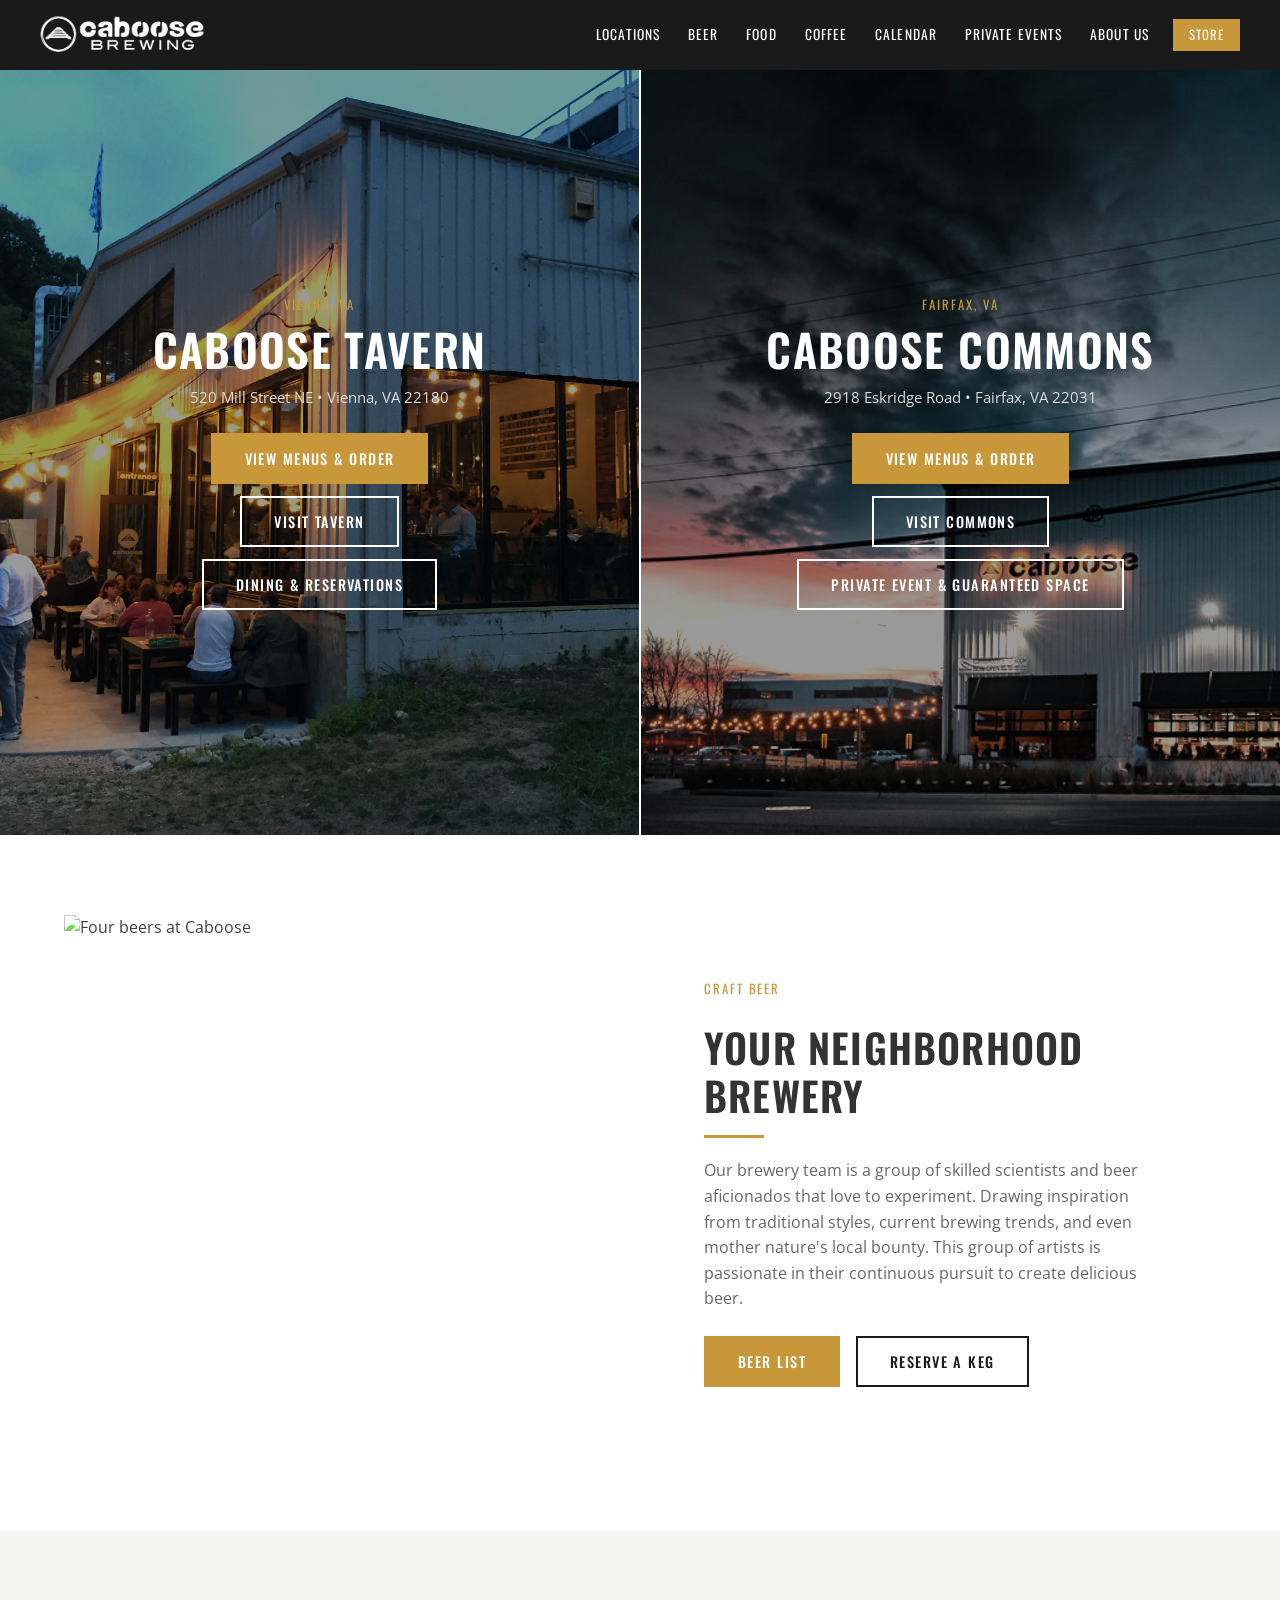
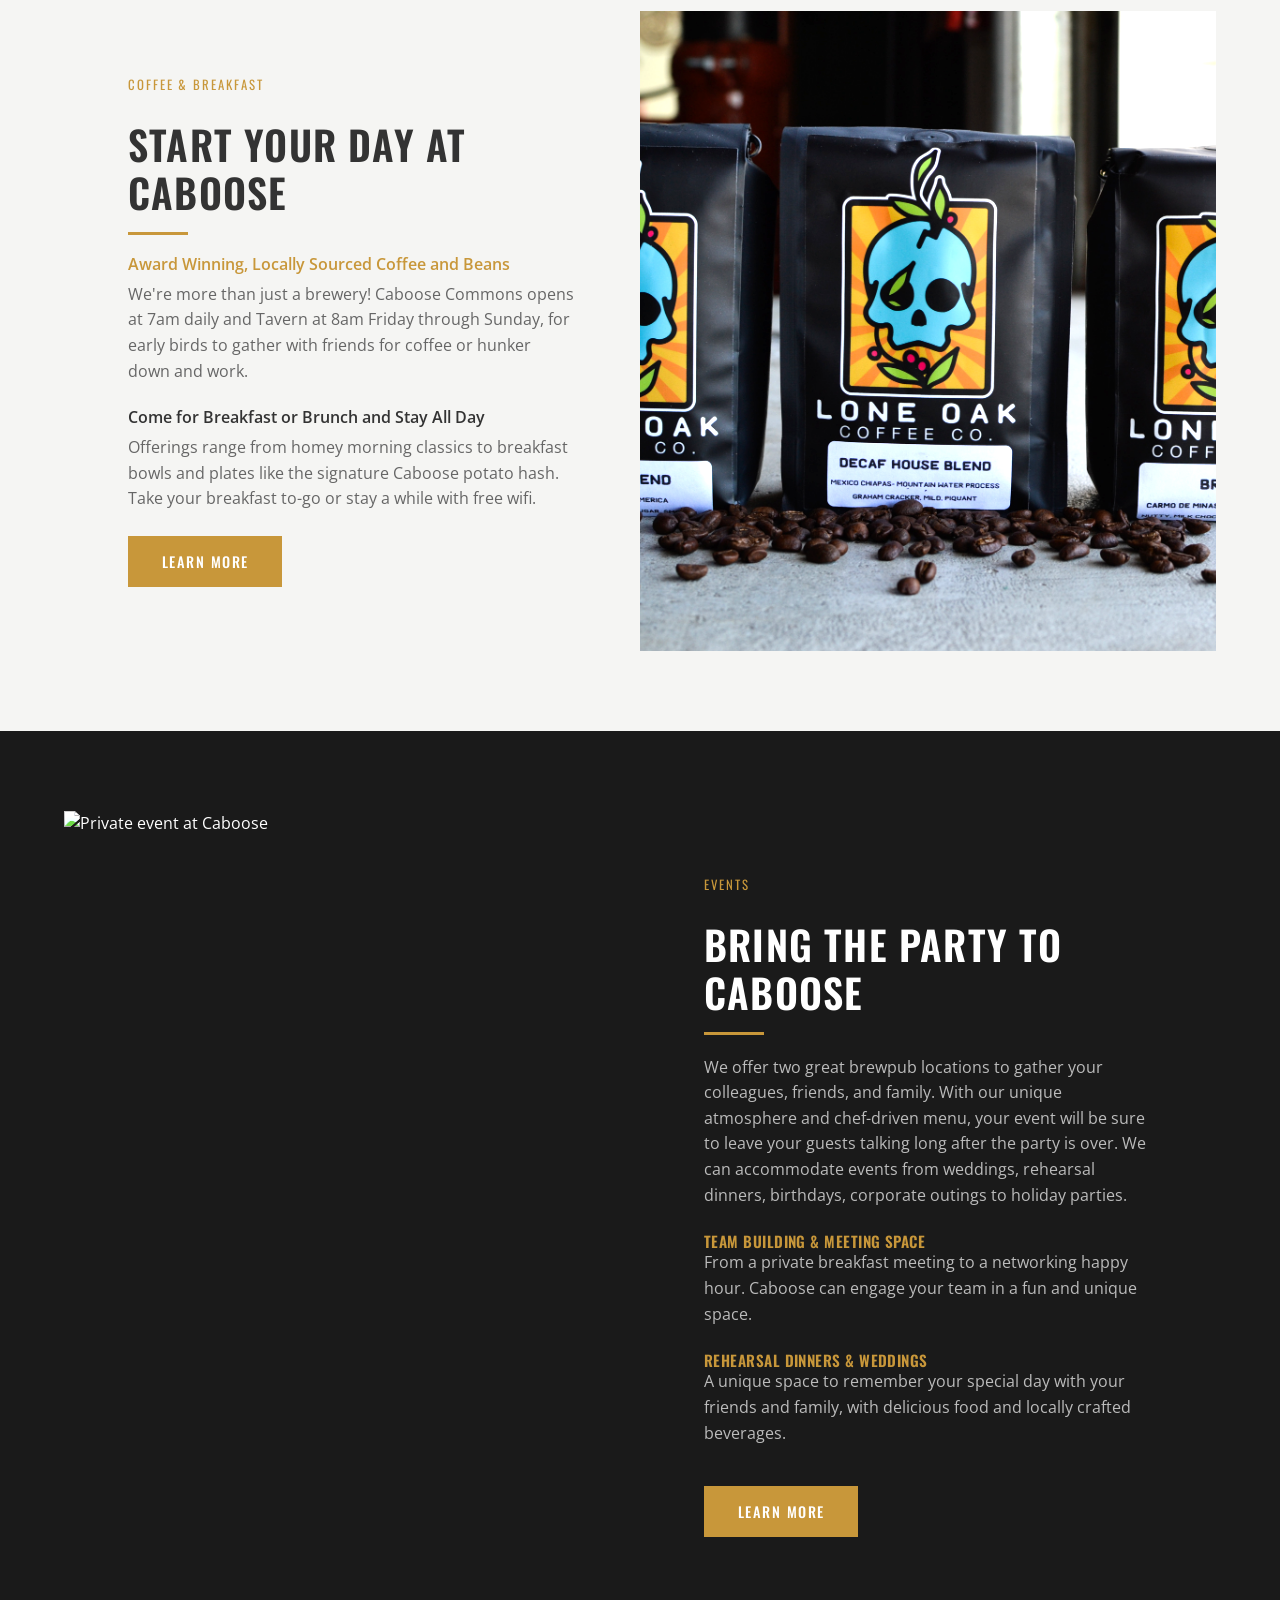
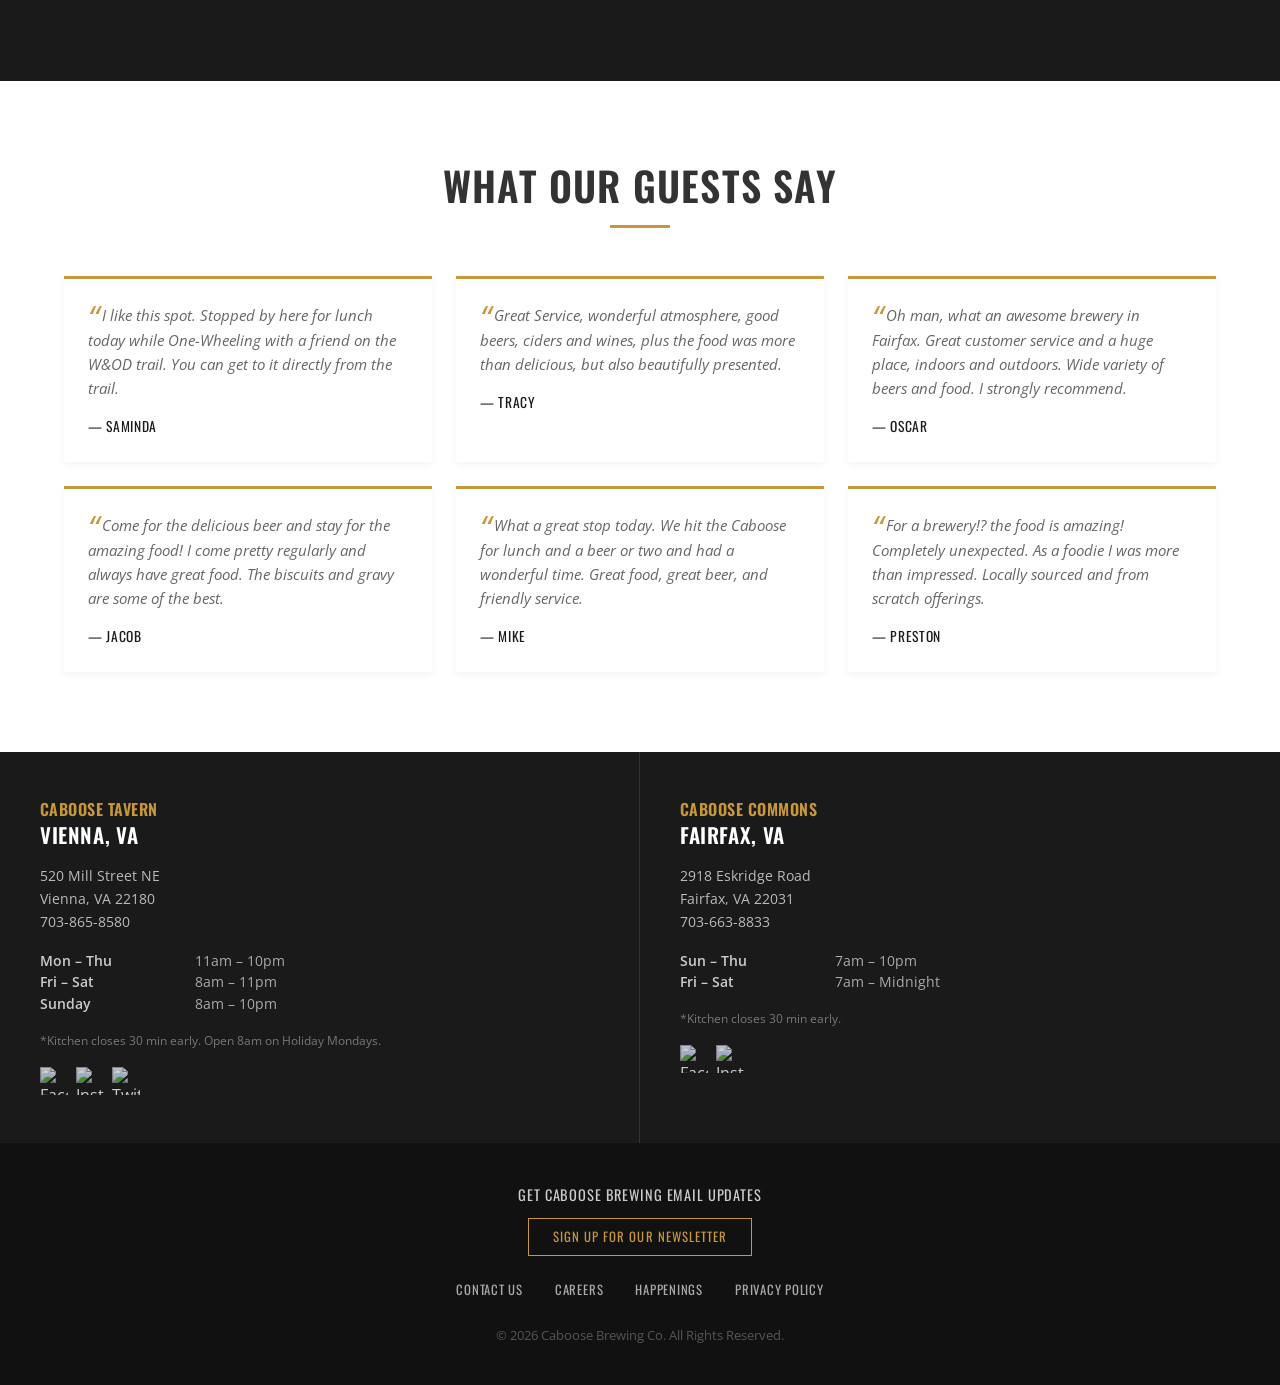
==== index.html @ a9c7a971 "chore: update site content and metadata" ====
<!DOCTYPE html>
<html lang="en">
<head>
  <meta charset="UTF-8">
  <meta name="viewport" content="width=device-width, initial-scale=1.0">
  <title>Caboose Brewing Co. | Vienna & Fairfax, VA</title>
  <meta name="description" content="Caboose Brewing Co. — Award-winning microbrewery, restaurant, and coffeehouse in Vienna and Fairfax, VA.">
  <link rel="canonical" href="https://caboosebrewing.com/">
  <meta property="og:site_name" content="Caboose Brewing Co.">
  <meta property="og:type" content="website">
  <meta property="og:title" content="Caboose Brewing Co. | Vienna & Fairfax, VA">
  <meta property="og:description" content="Caboose Brewing Co. — Award-winning microbrewery, restaurant, and coffeehouse in Vienna and Fairfax, VA.">
  <meta property="og:url" content="https://caboosebrewing.com/">
  <meta property="og:image" content="https://caboosebrewing.com/img/Four-beers.jpg">
  <meta name="twitter:card" content="summary_large_image">
  <meta name="twitter:title" content="Caboose Brewing Co. | Vienna & Fairfax, VA">
  <meta name="twitter:description" content="Caboose Brewing Co. — Award-winning microbrewery, restaurant, and coffeehouse in Vienna and Fairfax, VA.">
  <meta name="twitter:image" content="https://caboosebrewing.com/img/Four-beers.jpg">
  <script type="application/ld+json">
    {
      "@context": "https://schema.org",
      "@graph": [
        {
          "@type": "Organization",
          "@id": "https://caboosebrewing.com/#organization",
          "name": "Caboose Brewing Co.",
          "url": "https://caboosebrewing.com/",
          "logo": "https://caboosebrewing.com/img/Black-Horizontal-Caboose-Website-Logo-transparentpdf.png"
        },
        {
          "@type": "WebSite",
          "@id": "https://caboosebrewing.com/#website",
          "url": "https://caboosebrewing.com/",
          "name": "Caboose Brewing Co."
        },
        {
          "@type": "WebPage",
          "@id": "https://caboosebrewing.com/#webpage",
          "url": "https://caboosebrewing.com/",
          "name": "Caboose Brewing Co. | Vienna & Fairfax, VA",
          "description": "Caboose Brewing Co. — Award-winning microbrewery, restaurant, and coffeehouse in Vienna and Fairfax, VA.",
          "about": {
            "@id": "https://caboosebrewing.com/#organization"
          }
        }
      ]
    }
  </script>
  <link rel="preconnect" href="https://fonts.googleapis.com">
  <link href="https://fonts.googleapis.com/css2?family=Oswald:wght@400;500;600&family=Open+Sans:ital,wght@0,400;0,600;1,400&display=swap" rel="stylesheet">
  <link rel="stylesheet" href="css/styles.css">
  <script>
    !function(t,o,c,k){if(!t.tock){var e=t.tock=function(){e.callMethod?
    e.callMethod.apply(e,arguments):e.queue.push(arguments)};t._tock||(t._tock=e),
    e.push=e,e.loaded=!0,e.version='1.0',e.queue=[];var f=o.createElement(c);f.async=!0,
    f.src=k;var g=o.getElementsByTagName(c)[0];g.parentNode.insertBefore(f,g)}}(
    window,document,'script','https://www.exploretock.com/tock.js');
    tock('init', 'caboosetavern');
  </script>
  <script src="https://www.googletagmanager.com/gtag/js?id=G-430TXD9LE1" data-cfasync="false" data-wpfc-render="false" async></script>
  <style>
    .home-intro {
      background: var(--black);
      color: var(--white);
      text-align: center;
      padding: 3rem 1.5rem;
    }
    .home-intro p {
      max-width: 650px;
      margin: 0.75rem auto 0;
      color: #bbb;
    }
  </style>
</head>
<body>

<nav class="nav">
  <div class="nav__inner">
    <a class="nav__logo" href="index.html">
      <img src="img/Black Horizontal Caboose Logo  (3)-Picsart-BackgroundRemover.png" alt="Caboose Brewing Co.">
    </a>
    <ul class="nav__links">
      <li class="nav__item">
        <a class="nav__link" href="#">Locations</a>
        <ul class="nav__dropdown">
          <li><a href="vienna.html">Caboose Tavern – Vienna</a></li>
          <li><a href="fairfax.html">Caboose Commons – Fairfax</a></li>
        </ul>
      </li>
      <li class="nav__item"><a class="nav__link" href="brewery.html">Beer</a></li>
      <li class="nav__item"><a class="nav__link" href="food.html">Food</a></li>
      <li class="nav__item"><a class="nav__link" href="coffee.html">Coffee</a></li>
      <li class="nav__item"><a class="nav__link" href="happenings.html">Calendar</a></li>
      <li class="nav__item"><a class="nav__link" href="private-events.html">Private Events</a></li>
      <li class="nav__item">
        <a class="nav__link" href="about.html">About Us</a>
        <ul class="nav__dropdown">
          <li><a href="about.html">About Us</a></li>
          <li><a href="awards.html">Awards</a></li>
        </ul>
      </li>
      <li class="nav__item"><a class="nav__store" href="https://gotab.io/ec/caboosetavern" target="_blank" rel="noopener">Store</a></li>
    </ul>
    <button class="nav__toggle" aria-label="Toggle menu">
      <span></span><span></span><span></span>
    </button>
  </div>
</nav>

<!-- HERO -->
<div class="hero__grid">
  <div class="hero__panel">
    <div class="hero__panel-bg" style="background-image: url('img/Tavern.jpeg');"></div>
    <div class="hero__panel-overlay"></div>
    <div class="hero__panel-content">
      <p style="font-family:'Oswald',sans-serif;letter-spacing:0.15em;text-transform:uppercase;font-size:0.8rem;color:var(--gold);margin-bottom:0.5rem;">Vienna, VA</p>
      <h2>Caboose Tavern</h2>
      <p>520 Mill Street NE &bull; Vienna, VA 22180</p>
      <div class="hero__panel-btns">
        <a class="btn btn--gold" href="https://gotab.io/loc/caboosetavern?zone_group=Takeout" target="_blank" rel="noopener">View Menus &amp; Order</a>
        <a class="btn btn--outline" href="vienna.html">Visit Tavern</a>
        <a class="btn btn--outline" href="https://www.exploretock.com/caboosetavern" target="_blank" rel="noopener">Dining &amp; Reservations</a>
      </div>
    </div>
  </div>
  <div class="hero__panel">
    <div class="hero__panel-bg" style="background-image: url('img/CommonsSunset.png');"></div>
    <div class="hero__panel-overlay"></div>
    <div class="hero__panel-content">
      <p style="font-family:'Oswald',sans-serif;letter-spacing:0.15em;text-transform:uppercase;font-size:0.8rem;color:var(--gold);margin-bottom:0.5rem;">Fairfax, VA</p>
      <h2>Caboose Commons</h2>
      <p>2918 Eskridge Road &bull; Fairfax, VA 22031</p>
      <div class="hero__panel-btns">
        <a class="btn btn--gold" href="https://gotab.io/loc/caboose-commons?zone_group=Takeout" target="_blank" rel="noopener">View Menus &amp; Order</a>
        <a class="btn btn--outline" href="fairfax.html">Visit Commons</a>
        <a class="btn btn--outline" href="https://caboosebrewingcompany.tripleseat.com/party_request/12188" target="_blank" rel="noopener">Private Event &amp; Guaranteed Space</a>
      </div>
    </div>
  </div>
</div>

<!-- BREWERY SECTION -->
<section class="section">
  <div class="container">
    <div class="split">
      <div class="split__image">
        <img src="https://caboosebrewing.com/img/Four-beers.jpg" alt="Four beers at Caboose">
      </div>
      <div class="split__text">
        <p style="font-family:'Oswald',sans-serif;letter-spacing:0.15em;text-transform:uppercase;font-size:0.8rem;color:var(--gold);">Craft Beer</p>
        <h2>Your Neighborhood Brewery</h2>
        <div class="gold-line" style="margin:0.75rem 0 1.25rem;"></div>
        <p>Our brewery team is a group of skilled scientists and beer aficionados that love to experiment. Drawing inspiration from traditional styles, current brewing trends, and even mother nature's local bounty. This group of artists is passionate in their continuous pursuit to create delicious beer.</p>
        <div style="display:flex;gap:1rem;flex-wrap:wrap;margin-top:1.5rem;">
          <a class="btn btn--gold" href="brewery.html">Beer List</a>
          <a class="btn btn--outline-dark" href="https://gotab.io/loc/caboosetavern/menu/caboose-kegs" target="_blank" rel="noopener">Reserve a Keg</a>
        </div>
      </div>
    </div>
  </div>
</section>

<!-- COFFEE SECTION -->
<section class="section section--gray">
  <div class="container">
    <div class="split split--reverse">
      <div class="split__image">
        <img src="img/CoffeeLoneOak.jpg" alt="Award-winning coffee at Caboose">
      </div>
      <div class="split__text">
        <p style="font-family:'Oswald',sans-serif;letter-spacing:0.15em;text-transform:uppercase;font-size:0.8rem;color:var(--gold);">Coffee &amp; Breakfast</p>
        <h2>Start Your Day at Caboose</h2>
        <div class="gold-line" style="margin:0.75rem 0 1.25rem;"></div>
        <h3 style="text-transform:none;font-family:'Open Sans',sans-serif;font-weight:600;letter-spacing:0;font-size:1rem;color:var(--gold);">Award Winning, Locally Sourced Coffee and Beans</h3>
        <p style="margin-top:0.5rem;">We're more than just a brewery! Caboose Commons opens at 7am daily and Tavern at 8am Friday through Sunday, for early birds to gather with friends for coffee or hunker down and work.</p>
        <h3 style="text-transform:none;font-family:'Open Sans',sans-serif;font-weight:600;letter-spacing:0;font-size:1rem;margin-top:1.25rem;">Come for Breakfast or Brunch and Stay All Day</h3>
        <p style="margin-top:0.5rem;">Offerings range from homey morning classics to breakfast bowls and plates like the signature Caboose potato hash. Take your breakfast to-go or stay a while with free wifi.</p>
        <div style="display:flex;gap:1rem;flex-wrap:wrap;margin-top:1.5rem;">
          <a class="btn btn--gold" href="coffee.html">Learn More</a>
        </div>
      </div>
    </div>
  </div>
</section>

<!-- PRIVATE EVENTS SECTION -->
<section class="section section--dark">
  <div class="container">
    <div class="split">
      <div class="split__image">
        <img src="https://caboosebrewing.com/img/STK_7472.jpg" alt="Private event at Caboose">
      </div>
      <div class="split__text" style="color:var(--white);">
        <p style="font-family:'Oswald',sans-serif;letter-spacing:0.15em;text-transform:uppercase;font-size:0.8rem;color:var(--gold);">Events</p>
        <h2>Bring the Party to Caboose</h2>
        <div class="gold-line" style="margin:0.75rem 0 1.25rem;"></div>
        <p style="color:#bbb;">We offer two great brewpub locations to gather your colleagues, friends, and family. With our unique atmosphere and chef-driven menu, your event will be sure to leave your guests talking long after the party is over. We can accommodate events from weddings, rehearsal dinners, birthdays, corporate outings to holiday parties.</p>
        <h4 style="color:var(--gold);margin-top:1.25rem;font-size:0.95rem;">Team Building &amp; Meeting Space</h4>
        <p style="color:#bbb;">From a private breakfast meeting to a networking happy hour. Caboose can engage your team in a fun and unique space.</p>
        <h4 style="color:var(--gold);font-size:0.95rem;">Rehearsal Dinners &amp; Weddings</h4>
        <p style="color:#bbb;">A unique space to remember your special day with your friends and family, with delicious food and locally crafted beverages.</p>
        <a class="btn btn--gold" href="private-events.html" style="margin-top:1rem;">Learn More</a>
      </div>
    </div>
  </div>
</section>

<!-- TESTIMONIALS -->
<section class="section">
  <div class="container">
    <div class="section-header">
      <h2>What Our Guests Say</h2>
      <div class="gold-line"></div>
    </div>
    <div class="testimonials-grid">
      <div class="testimonial">
        <p class="testimonial__text">I like this spot. Stopped by here for lunch today while One-Wheeling with a friend on the W&amp;OD trail. You can get to it directly from the trail.</p>
        <p class="testimonial__author">— Saminda</p>
      </div>
      <div class="testimonial">
        <p class="testimonial__text">Great Service, wonderful atmosphere, good beers, ciders and wines, plus the food was more than delicious, but also beautifully presented.</p>
        <p class="testimonial__author">— Tracy</p>
      </div>
      <div class="testimonial">
        <p class="testimonial__text">Oh man, what an awesome brewery in Fairfax. Great customer service and a huge place, indoors and outdoors. Wide variety of beers and food. I strongly recommend.</p>
        <p class="testimonial__author">— Oscar</p>
      </div>
      <div class="testimonial">
        <p class="testimonial__text">Come for the delicious beer and stay for the amazing food! I come pretty regularly and always have great food. The biscuits and gravy are some of the best.</p>
        <p class="testimonial__author">— Jacob</p>
      </div>
      <div class="testimonial">
        <p class="testimonial__text">What a great stop today. We hit the Caboose for lunch and a beer or two and had a wonderful time. Great food, great beer, and friendly service.</p>
        <p class="testimonial__author">— Mike</p>
      </div>
      <div class="testimonial">
        <p class="testimonial__text">For a brewery!? the food is amazing! Completely unexpected. As a foodie I was more than impressed. Locally sourced and from scratch offerings.</p>
        <p class="testimonial__author">— Preston</p>
      </div>
    </div>
  </div>
</section>

<!-- LOCATION FOOTER BLOCKS -->
<div class="locations-footer">
  <div class="location-block">
    <h3>Caboose Tavern</h3>
    <h4>Vienna, VA</h4>
    <address>520 Mill Street NE<br>Vienna, VA 22180<br>703-865-8580</address>
    <dl class="hours">
      <dt>Mon – Thu</dt><dd>11am – 10pm</dd>
      <dt>Fri – Sat</dt><dd>8am – 11pm</dd>
      <dt>Sunday</dt><dd>8am – 10pm</dd>
    </dl>
    <p style="font-size:0.78rem;color:#777;margin-top:0.25rem;">*Kitchen closes 30 min early. Open 8am on Holiday Mondays.</p>
    <div class="social">
      <a href="https://www.facebook.com/caboosetavern" target="_blank" rel="noopener"><img src="https://caboosebrewing.com/img/logo-icon1.png" alt="Facebook"></a>
      <a href="https://www.instagram.com/caboosetavern/" target="_blank" rel="noopener"><img src="https://caboosebrewing.com/img/logo-icon2.png" alt="Instagram"></a>
      <a href="https://twitter.com/CabooseBrewing" target="_blank" rel="noopener"><img src="https://caboosebrewing.com/img/logo-icon3-1.png" alt="Twitter"></a>
    </div>
  </div>
  <div class="location-block">
    <h3>Caboose Commons</h3>
    <h4>Fairfax, VA</h4>
    <address>2918 Eskridge Road<br>Fairfax, VA 22031<br>703-663-8833</address>
    <dl class="hours">
      <dt>Sun – Thu</dt><dd>7am – 10pm</dd>
      <dt>Fri – Sat</dt><dd>7am – Midnight</dd>
    </dl>
    <p style="font-size:0.78rem;color:#777;margin-top:0.25rem;">*Kitchen closes 30 min early.</p>
    <div class="social">
      <a href="https://www.facebook.com/caboosecommons" target="_blank" rel="noopener"><img src="https://caboosebrewing.com/img/logo-icon1.png" alt="Facebook"></a>
      <a href="https://www.instagram.com/caboosecommons/" target="_blank" rel="noopener"><img src="https://caboosebrewing.com/img/logo-icon2.png" alt="Instagram"></a>
    </div>
  </div>
</div>

<footer class="footer">
  <div class="footer__newsletter">
    <p>Get Caboose Brewing Email Updates</p>
    <a href="https://forms.fishbowl.com/form/23703e98-323b-41bd-b9a0-d86bc130c58d" target="_blank" rel="noopener">Sign Up for Our Newsletter</a>
  </div>
  <nav class="footer__links">
    <a href="mailto:info@caboosebrewing.com">Contact Us</a>
    <a href="https://www.indeed.com/cmp/Caboose-Brewing-Company-2/jobs" target="_blank" rel="noopener">Careers</a>
    <a href="happenings.html">Happenings</a>
    <a href="privacy-policy.html">Privacy Policy</a>
  </nav>
  <p class="footer__copy">&copy; 2026 Caboose Brewing Co. All Rights Reserved.</p>
</footer>

<script src="js/main.js"></script>

<!-- Newsletter Popup -->
<div id="newsletter-popup" class="popup-overlay" role="dialog" aria-modal="true" aria-labelledby="popup-heading">
  <div class="popup">
    <button class="popup__close" id="popup-close" aria-label="Close">&times;</button>
    <p style="font-family:'Oswald',sans-serif;letter-spacing:0.15em;text-transform:uppercase;font-size:0.75rem;color:var(--gold);margin-bottom:0.5rem;">Stay in the Loop</p>
    <h2 id="popup-heading">Get the Latest from Caboose</h2>
    <div class="gold-line" style="margin:0.75rem auto 1.25rem;"></div>
    <p>New beers, seasonal specials, events, and more — delivered straight to your inbox.</p>
    <a class="btn btn--gold" href="https://forms.fishbowl.com/form/23703e98-323b-41bd-b9a0-d86bc130c58d" target="_blank" rel="noopener" id="popup-signup">Sign Up for Our Newsletter</a>
    <button class="popup__no-thanks" id="popup-dismiss">No thanks</button>
  </div>
</div>

<script>
  (function () {
    var key = 'caboose_visits';
    var visits = parseInt(localStorage.getItem(key) || '0') + 1;
    localStorage.setItem(key, visits);

    var popup = document.getElementById('newsletter-popup');
    var close = document.getElementById('popup-close');
    var dismiss = document.getElementById('popup-dismiss');
    var signup = document.getElementById('popup-signup');

    function closePopup() {
      popup.classList.remove('visible');
    }

    if (visits % 5 === 0) {
      popup.classList.add('visible');
    }

    close.addEventListener('click', closePopup);
    dismiss.addEventListener('click', closePopup);
    popup.addEventListener('click', function (e) {
      if (e.target === popup) closePopup();
    });
    signup.addEventListener('click', closePopup);
  })();
</script>
</body>
</html>
---- css/styles.css ----
/* ===== RESET & BASE ===== */
*, *::before, *::after { box-sizing: border-box; margin: 0; padding: 0; }

html { scroll-behavior: smooth; }

body {
  font-family: 'Open Sans', sans-serif;
  color: #333;
  background: #fff;
  line-height: 1.6;
}

img { max-width: 100%; height: auto; display: block; }
a { text-decoration: none; color: inherit; }
ul { list-style: none; }

/* ===== CUSTOM PROPERTIES ===== */
:root {
  --black: #1a1a1a;
  --gold: #c8973a;
  --gold-dark: #a87a2a;
  --white: #ffffff;
  --gray-light: #f5f5f3;
  --gray-mid: #e0e0e0;
  --gray-text: #666;
  --max-width: 1200px;
}

/* ===== TYPOGRAPHY ===== */
h1, h2, h3, h4 {
  font-family: 'Oswald', sans-serif;
  font-weight: 600;
  line-height: 1.2;
  text-transform: uppercase;
  letter-spacing: 0.03em;
}

h1 { font-size: clamp(2rem, 5vw, 3.5rem); }
h2 { font-size: clamp(1.6rem, 3.5vw, 2.5rem); }
h3 { font-size: clamp(1.2rem, 2.5vw, 1.6rem); }
h4 { font-size: 1.1rem; }

p { margin-bottom: 1rem; }
p:last-child { margin-bottom: 0; }

/* ===== LAYOUT HELPERS ===== */
.container {
  max-width: var(--max-width);
  margin: 0 auto;
  padding: 0 1.5rem;
}

.section { padding: 5rem 0; }
.section--dark { background: var(--black); color: var(--white); }
.section--gray { background: var(--gray-light); }

.section-header {
  text-align: center;
  margin-bottom: 3rem;
}

.section-header p {
  max-width: 700px;
  margin: 1rem auto 0;
  color: var(--gray-text);
  font-size: 1.05rem;
}

.section--dark .section-header p { color: #bbb; }

.gold-line {
  width: 60px;
  height: 3px;
  background: var(--gold);
  margin: 1rem auto 0;
}

/* ===== BUTTONS ===== */
.btn {
  display: inline-block;
  padding: 0.75rem 2rem;
  font-family: 'Oswald', sans-serif;
  font-size: 0.9rem;
  font-weight: 500;
  letter-spacing: 0.1em;
  text-transform: uppercase;
  border: 2px solid transparent;
  cursor: pointer;
  transition: all 0.2s ease;
}

.btn--gold {
  background: var(--gold);
  color: var(--white);
  border-color: var(--gold);
}
.btn--gold:hover { background: var(--gold-dark); border-color: var(--gold-dark); }

.btn--outline {
  background: transparent;
  color: var(--white);
  border-color: var(--white);
}
.btn--outline:hover { background: var(--white); color: var(--black); }

.btn--outline-dark {
  background: transparent;
  color: var(--black);
  border-color: var(--black);
}
.btn--outline-dark:hover { background: var(--black); color: var(--white); }

/* ===== NAVIGATION ===== */
.nav {
  position: sticky;
  top: 0;
  z-index: 1000;
  background: var(--black);
  padding: 0 1.5rem;
}

.nav__inner {
  max-width: var(--max-width);
  margin: 0 auto;
  display: flex;
  align-items: center;
  justify-content: space-between;
  height: 70px;
}

.nav__logo img { height: 55px; filter: brightness(0) invert(1); }

.nav__links {
  display: flex;
  align-items: center;
  gap: 0.25rem;
}

.nav__item { position: relative; }

.nav__link {
  display: block;
  padding: 0.5rem 0.75rem;
  color: var(--white);
  font-family: 'Oswald', sans-serif;
  font-size: 0.85rem;
  font-weight: 400;
  letter-spacing: 0.08em;
  text-transform: uppercase;
  transition: color 0.2s;
  white-space: nowrap;
}
.nav__link:hover, .nav__link.active { color: var(--gold); }

.nav__dropdown {
  display: none;
  position: absolute;
  top: 100%;
  left: 0;
  background: var(--black);
  min-width: 220px;
  border-top: 2px solid var(--gold);
  box-shadow: 0 4px 12px rgba(0,0,0,0.3);
}

.nav__item:hover .nav__dropdown { display: block; }

.nav__dropdown a {
  display: block;
  padding: 0.6rem 1rem;
  color: #ccc;
  font-family: 'Oswald', sans-serif;
  font-size: 0.8rem;
  letter-spacing: 0.06em;
  text-transform: uppercase;
  transition: color 0.2s, background 0.2s;
}
.nav__dropdown a:hover { color: var(--white); background: rgba(255,255,255,0.05); }

.nav__store {
  margin-left: 0.5rem;
  padding: 0.4rem 1rem;
  background: var(--gold);
  color: var(--white);
  font-family: 'Oswald', sans-serif;
  font-size: 0.8rem;
  letter-spacing: 0.08em;
  text-transform: uppercase;
  transition: background 0.2s;
}
.nav__store:hover { background: var(--gold-dark); color: var(--white); }

.nav__toggle {
  display: none;
  flex-direction: column;
  gap: 5px;
  cursor: pointer;
  padding: 4px;
}
.nav__toggle span {
  display: block;
  width: 24px;
  height: 2px;
  background: var(--white);
  transition: all 0.3s;
}

/* ===== HERO ===== */
.hero {
  position: relative;
  min-height: 85vh;
  display: flex;
  align-items: center;
  background: var(--black);
  overflow: hidden;
}

.hero__bg {
  position: absolute;
  inset: 0;
  background-size: cover;
  background-position: center;
  opacity: 0.45;
}

.hero__content {
  position: relative;
  z-index: 1;
  width: 100%;
}

.hero__grid {
  display: grid;
  grid-template-columns: 1fr 1fr;
  gap: 2px;
  min-height: 85vh;
}

.hero__panel {
  position: relative;
  display: flex;
  flex-direction: column;
  align-items: center;
  justify-content: center;
  padding: 3rem 2rem;
  text-align: center;
  overflow: hidden;
  min-height: 400px;
}

.hero__panel-bg {
  position: absolute;
  inset: 0;
  background-size: cover;
  background-position: center;
  transition: transform 0.4s ease;
  filter: brightness(1.25);
}
.hero__panel:hover .hero__panel-bg { transform: scale(1.04); }

.hero__panel-overlay {
  position: absolute;
  inset: 0;
  background: rgba(0,0,0,0.40);
  transition: background 0.3s;
}
.hero__panel:hover .hero__panel-overlay { background: rgba(0,0,0,0.30); }

.hero__panel-content {
  position: relative;
  z-index: 1;
  color: var(--white);
}

.hero__panel-content h2 {
  font-size: clamp(1.8rem, 4vw, 2.8rem);
  margin-bottom: 0.5rem;
}

.hero__panel-content p {
  font-size: 0.95rem;
  color: #ddd;
  margin-bottom: 1.5rem;
}

.hero__panel-btns {
  display: flex;
  flex-direction: column;
  gap: 0.75rem;
  align-items: center;
}

/* ===== PAGE HERO (inner pages) ===== */
.page-hero {
  background: var(--black);
  padding: 5rem 1.5rem 4rem;
  text-align: center;
  color: var(--white);
  position: relative;
  overflow: hidden;
}

.page-hero__bg {
  position: absolute;
  inset: 0;
  background-size: cover;
  background-position: center;
  opacity: 0.3;
  filter: brightness(1.25);
}

.page-hero__image {
  position: absolute;
  inset: 0;
  width: 100%;
  height: 100%;
  object-fit: cover;
  object-position: center 80%;
  opacity: 0.3;
  filter: brightness(1.25);
}

/* Page-specific hero tweak for the Commons (Fairfax) to match VS Code preview */
.page-hero--commons {
  min-height: 420px;
  padding: 3rem 1.5rem 2rem;
}

.page-hero--commons .page-hero__image {
  /* Shift image so the building/logo sits closer to the centered heading */
  object-position: 60% 60%;
}

@media (min-width: 1024px) {
  /* Desktop-only: bring the building/logo further toward center */
  .page-hero--commons .page-hero__image {
    object-position: 60% 75%;
  }
}
.page-hero__content { position: relative; z-index: 1; }
.page-hero h1 { margin-bottom: 0.5rem; }
.page-hero p { color: #bbb; font-size: 1.05rem; }
.page-hero .gold-line { margin-top: 1rem; }

/* ===== TWO COLUMN SPLIT ===== */
.split {
  display: grid;
  grid-template-columns: 1fr 1fr;
  align-items: center;
}

.split__image { overflow: hidden; height: 100%; min-height: 400px; }
.split__image img { width: 100%; height: 100%; object-fit: cover; filter: brightness(1.25); }
.split__text { padding: 4rem; }
.split__text h2 { margin-bottom: 1rem; }
.split__text p { color: var(--gray-text); margin-bottom: 1.5rem; }
.split--reverse .split__image { order: 2; }
.split--reverse .split__text { order: 1; }

/* ===== CARDS ===== */
.cards {
  display: grid;
  gap: 1.5rem;
}
.cards--2 { grid-template-columns: repeat(2, 1fr); }
.cards--3 { grid-template-columns: repeat(3, 1fr); }
.cards--4 { grid-template-columns: repeat(4, 1fr); }

.card {
  background: var(--white);
  border: 1px solid var(--gray-mid);
  padding: 1.5rem;
  border-radius: 2px;
}

.card--dark {
  background: #2a2a2a;
  border-color: #3a3a3a;
  color: var(--white);
}

/* ===== BEER MENU ===== */
.beer-section { margin-bottom: 3rem; }
.beer-section__title {
  font-family: 'Oswald', sans-serif;
  font-size: 1.4rem;
  text-transform: uppercase;
  letter-spacing: 0.1em;
  border-bottom: 2px solid var(--gold);
  padding-bottom: 0.5rem;
  margin-bottom: 1.5rem;
  color: var(--black);
}

.beer-grid {
  display: grid;
  grid-template-columns: repeat(auto-fill, minmax(280px, 1fr));
  gap: 1.25rem;
}

.beer-card {
  background: var(--white);
  border: 1px solid var(--gray-mid);
  padding: 1.25rem;
  border-left: 3px solid var(--gold);
}

.beer-card__name {
  font-family: 'Oswald', sans-serif;
  font-size: 1.1rem;
  text-transform: uppercase;
  margin-bottom: 0.25rem;
}

.beer-card__style {
  font-size: 0.8rem;
  color: var(--gold);
  text-transform: uppercase;
  letter-spacing: 0.05em;
  margin-bottom: 0.5rem;
}

.beer-card__stats {
  display: flex;
  gap: 1rem;
  font-size: 0.8rem;
  font-weight: 600;
  color: var(--gray-text);
  margin-bottom: 0.6rem;
}

.beer-card__notes {
  font-size: 0.88rem;
  color: var(--gray-text);
  font-style: italic;
  line-height: 1.5;
}

/* ===== TESTIMONIALS ===== */
.testimonials-grid {
  display: grid;
  grid-template-columns: repeat(auto-fill, minmax(300px, 1fr));
  gap: 1.5rem;
}

.testimonial {
  background: var(--white);
  padding: 1.5rem;
  border-top: 3px solid var(--gold);
  box-shadow: 0 2px 8px rgba(0,0,0,0.06);
}

.testimonial__text {
  font-style: italic;
  color: var(--gray-text);
  margin-bottom: 1rem;
  font-size: 0.95rem;
}

.testimonial__text::before { content: '\201C'; font-size: 2rem; color: var(--gold); line-height: 0; vertical-align: -0.5rem; margin-right: 0.2rem; }

.testimonial__author {
  font-family: 'Oswald', sans-serif;
  font-size: 0.85rem;
  text-transform: uppercase;
  letter-spacing: 0.05em;
  color: var(--black);
}

/* ===== LOCATION FOOTER BLOCK ===== */
.locations-footer {
  display: grid;
  grid-template-columns: 1fr 1fr;
  gap: 0;
}

.location-block {
  padding: 3rem 2.5rem;
  background: var(--black);
  color: var(--white);
}
.location-block:first-child { border-right: 1px solid #333; }

.location-block h3 {
  color: var(--gold);
  margin-bottom: 0.25rem;
  font-size: 1rem;
}

.location-block h4 {
  font-size: 1.3rem;
  margin-bottom: 1rem;
}

.location-block p, .location-block address {
  font-size: 0.9rem;
  color: #bbb;
  font-style: normal;
  margin-bottom: 0.25rem;
}

.location-block .hours {
  margin: 1rem 0;
  font-size: 0.85rem;
  color: #aaa;
}

.location-block .hours dt {
  font-weight: 600;
  color: #ccc;
  float: left;
  width: 155px;
  clear: left;
}

.location-block .hours dd { margin-left: 155px; color: #aaa; }

.location-block .social { display: flex; gap: 0.5rem; margin-top: 1rem; }
.location-block .social img { height: 28px; width: 28px; filter: brightness(0.8); transition: filter 0.2s; }
.location-block .social a:hover img { filter: brightness(1); }

/* ===== FOOTER ===== */
.footer {
  background: #111;
  color: #aaa;
  padding: 2.5rem 1.5rem;
  text-align: center;
  font-size: 0.85rem;
}

.footer__links {
  display: flex;
  justify-content: center;
  flex-wrap: wrap;
  gap: 0.5rem 2rem;
  margin-bottom: 1.5rem;
}

.footer__links a {
  color: #aaa;
  font-family: 'Oswald', sans-serif;
  font-size: 0.8rem;
  letter-spacing: 0.06em;
  text-transform: uppercase;
  transition: color 0.2s;
}
.footer__links a:hover { color: var(--gold); }

.footer__newsletter {
  margin-bottom: 1.5rem;
}

.footer__newsletter p {
  font-family: 'Oswald', sans-serif;
  font-size: 0.9rem;
  letter-spacing: 0.06em;
  text-transform: uppercase;
  color: #ccc;
  margin-bottom: 0.75rem;
}

.footer__newsletter a {
  display: inline-block;
  padding: 0.5rem 1.5rem;
  border: 1px solid var(--gold);
  color: var(--gold);
  font-family: 'Oswald', sans-serif;
  font-size: 0.8rem;
  letter-spacing: 0.08em;
  text-transform: uppercase;
  transition: all 0.2s;
}
.footer__newsletter a:hover { background: var(--gold); color: var(--white); }

.footer__copy { color: #555; font-size: 0.8rem; }

/* ===== HAPPENINGS ===== */
.happening-item {
  display: flex;
  align-items: flex-start;
  gap: 1.5rem;
  padding: 1.5rem 0;
  border-bottom: 1px solid var(--gray-mid);
}
.happening-item:last-child { border-bottom: none; }

.happening-icon {
  width: 50px;
  height: 50px;
  background: var(--gold);
  border-radius: 50%;
  flex-shrink: 0;
  display: flex;
  align-items: center;
  justify-content: center;
  color: var(--white);
  font-size: 1.25rem;
}

.happening-item h3 { font-size: 1.1rem; margin-bottom: 0.25rem; }
.happening-item p { color: var(--gray-text); font-size: 0.9rem; margin: 0; }

/* ===== AWARDS ===== */
.award-group { margin-bottom: 3rem; }

.award-group h3 {
  font-size: 1.2rem;
  color: var(--gold);
  border-bottom: 1px solid var(--gray-mid);
  padding-bottom: 0.5rem;
  margin-bottom: 1rem;
}

.award-list { display: flex; flex-direction: column; gap: 0.5rem; }

.award-item {
  display: flex;
  align-items: baseline;
  gap: 1rem;
  padding: 0.5rem 0;
  border-bottom: 1px solid var(--gray-light);
}

.award-year {
  font-family: 'Oswald', sans-serif;
  font-size: 0.9rem;
  color: var(--gold);
  min-width: 50px;
  font-weight: 600;
}

.award-name { font-size: 0.95rem; color: var(--black); }

/* ===== PRIVATE EVENTS ===== */
.events-cta {
  background: var(--gold);
  padding: 3rem 2rem;
  text-align: center;
  color: var(--white);
}
.events-cta h2 { margin-bottom: 0.75rem; }
.events-cta p { margin-bottom: 1.5rem; font-size: 1.05rem; opacity: 0.9; }

/* ===== NEWSLETTER POPUP ===== */
.popup-overlay {
  display: none;
  position: fixed;
  inset: 0;
  background: rgba(0,0,0,0.7);
  z-index: 2000;
  align-items: center;
  justify-content: center;
  padding: 1rem;
}

.popup-overlay.visible { display: flex; }

.popup {
  background: var(--white);
  max-width: 480px;
  width: 100%;
  padding: 2.5rem 2rem;
  position: relative;
  text-align: center;
  border-top: 4px solid var(--gold);
}

.popup__close {
  position: absolute;
  top: 0.75rem;
  right: 1rem;
  background: none;
  border: none;
  font-size: 1.5rem;
  line-height: 1;
  color: #aaa;
  cursor: pointer;
}
.popup__close:hover { color: var(--black); }

.popup h2 { margin-bottom: 0.75rem; font-size: 1.6rem; }
.popup p { color: var(--gray-text); margin-bottom: 1.5rem; font-size: 0.95rem; }

.popup__no-thanks {
  display: block;
  margin: 1rem auto 0;
  background: none;
  border: none;
  color: #aaa;
  font-size: 0.82rem;
  cursor: pointer;
}
.popup__no-thanks:hover { color: var(--black); text-decoration: underline; }

/* ===== RESPONSIVE ===== */
@media (max-width: 900px) {
  .split { grid-template-columns: 1fr; }
  .split__image { min-height: 280px; }
  .split__text { padding: 2.5rem 1.5rem; }
  .split--reverse .split__image { order: unset; }
  .split--reverse .split__text { order: unset; }

  .locations-footer { grid-template-columns: 1fr; }
  .location-block:first-child { border-right: none; border-bottom: 1px solid #333; }

  .hero__grid { grid-template-columns: 1fr; }
  .cards--2, .cards--3, .cards--4 { grid-template-columns: 1fr; }
}

@media (max-width: 768px) {
  .nav__links { display: none; flex-direction: column; align-items: flex-start; }
  .nav__links.open { display: flex; position: absolute; top: 70px; left: 0; right: 0; background: var(--black); padding: 1rem 1.5rem 1.5rem; gap: 0; border-top: 1px solid #333; }
  .nav__toggle { display: flex; }
  .nav__inner { position: relative; }
  .nav__dropdown { position: static; border-top: none; box-shadow: none; background: #2a2a2a; margin-left: 1rem; }
  .nav__item:hover .nav__dropdown { display: none; }
  .nav__item.open .nav__dropdown { display: block; }
  .nav__link { padding: 0.5rem 0; }
  .nav__store { margin: 0.5rem 0 0; }
  .section { padding: 3rem 0; }
}
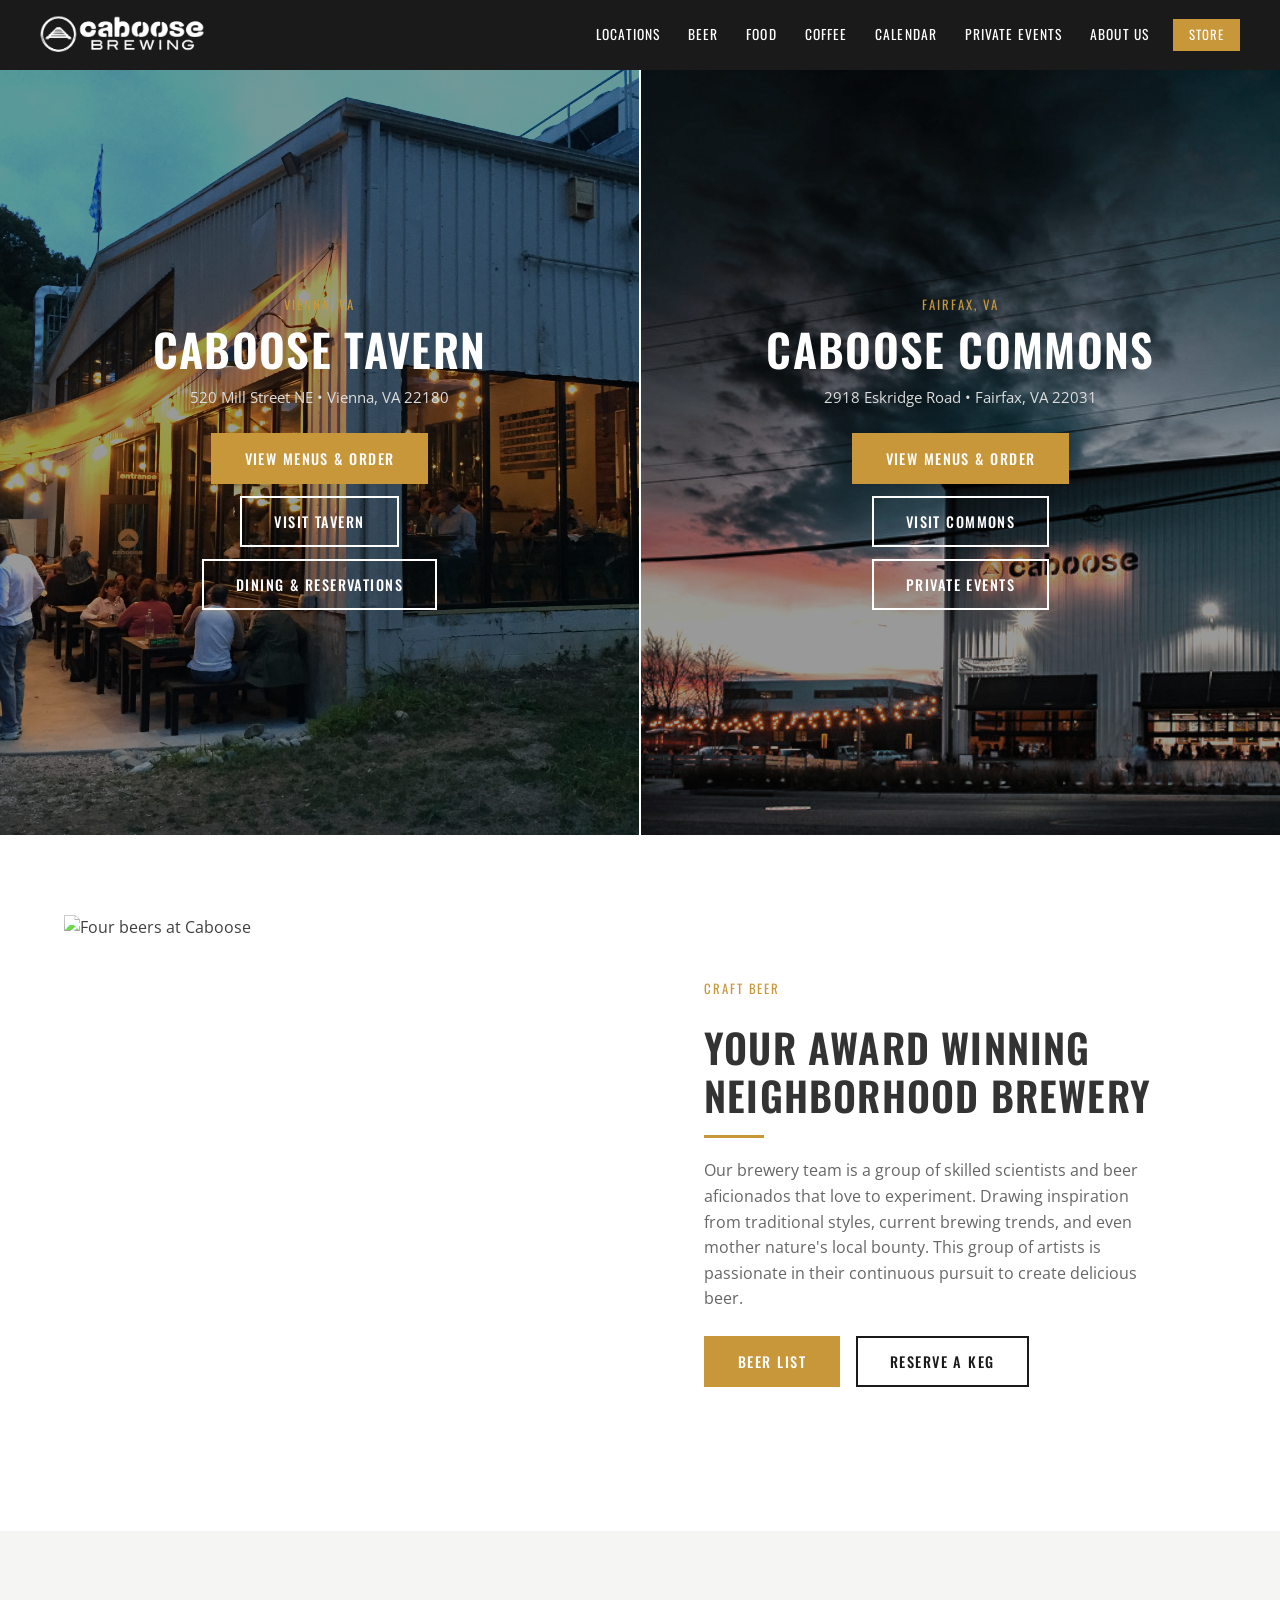
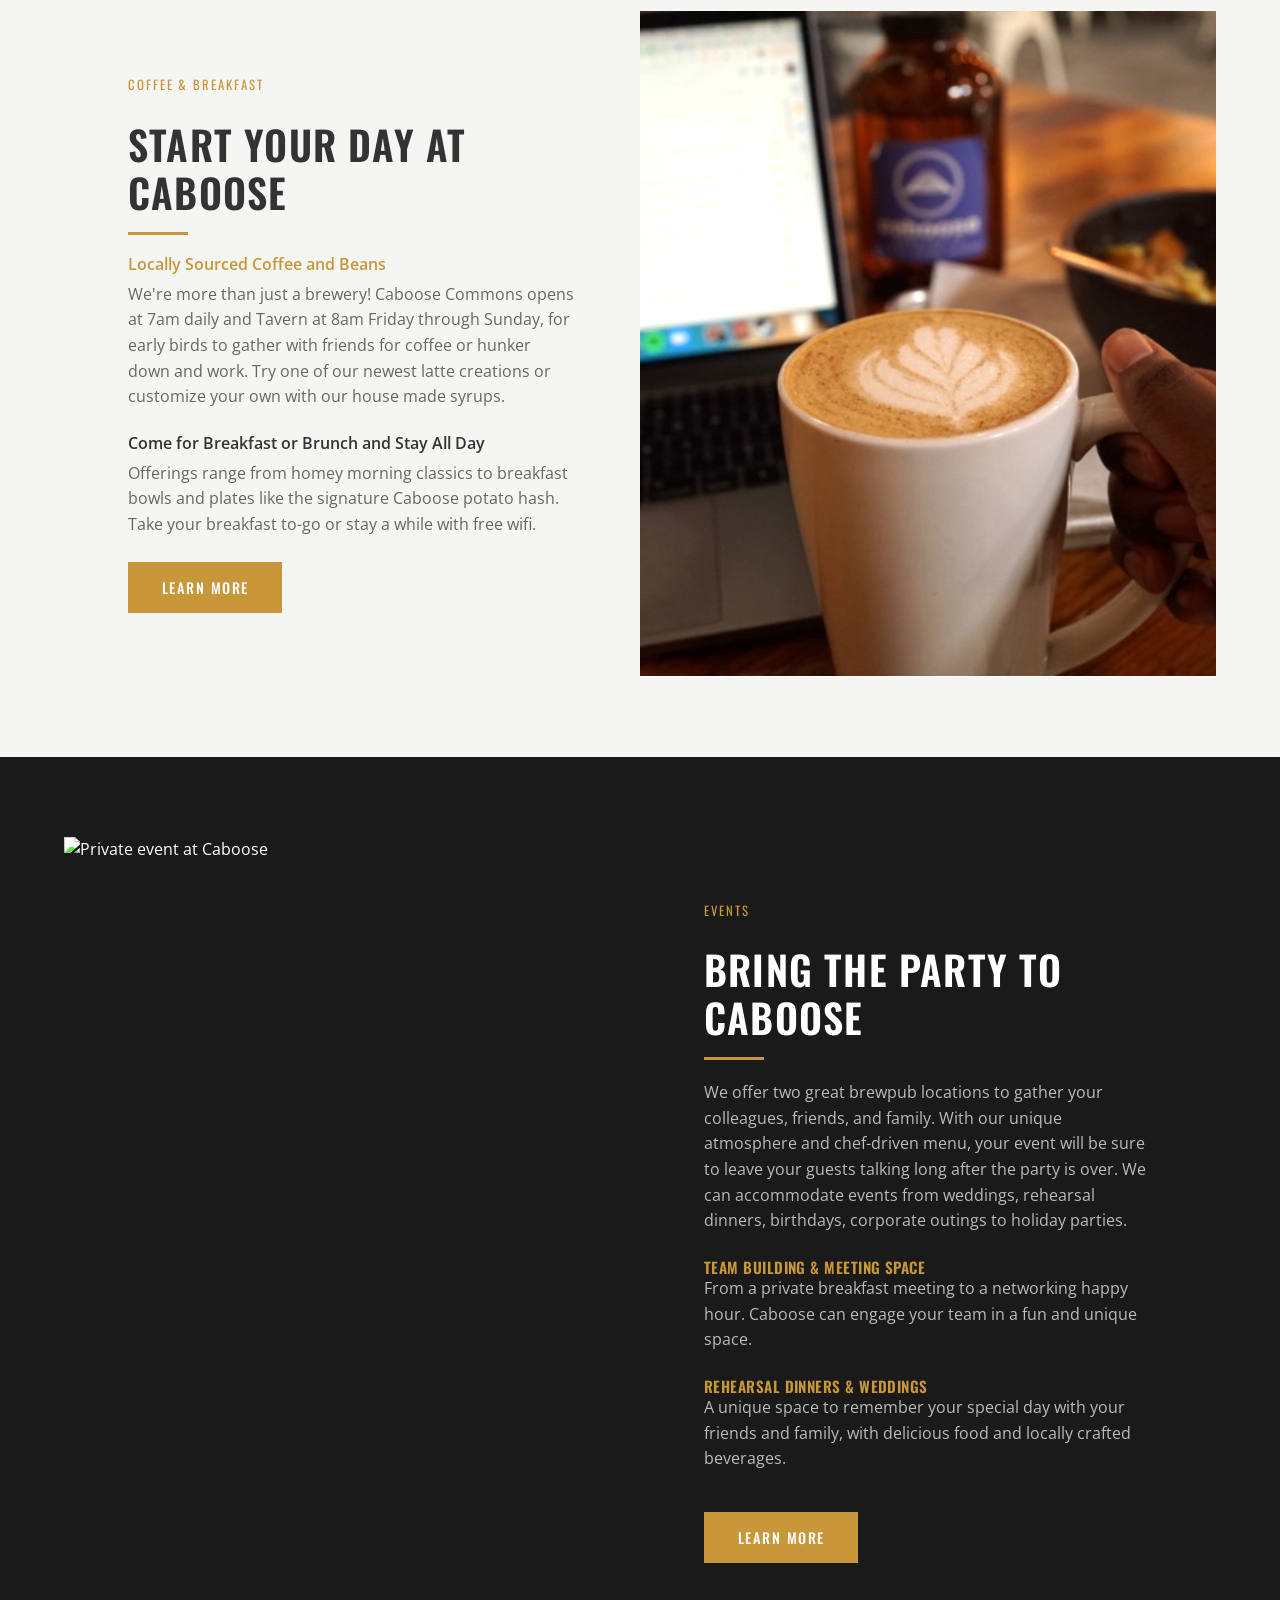
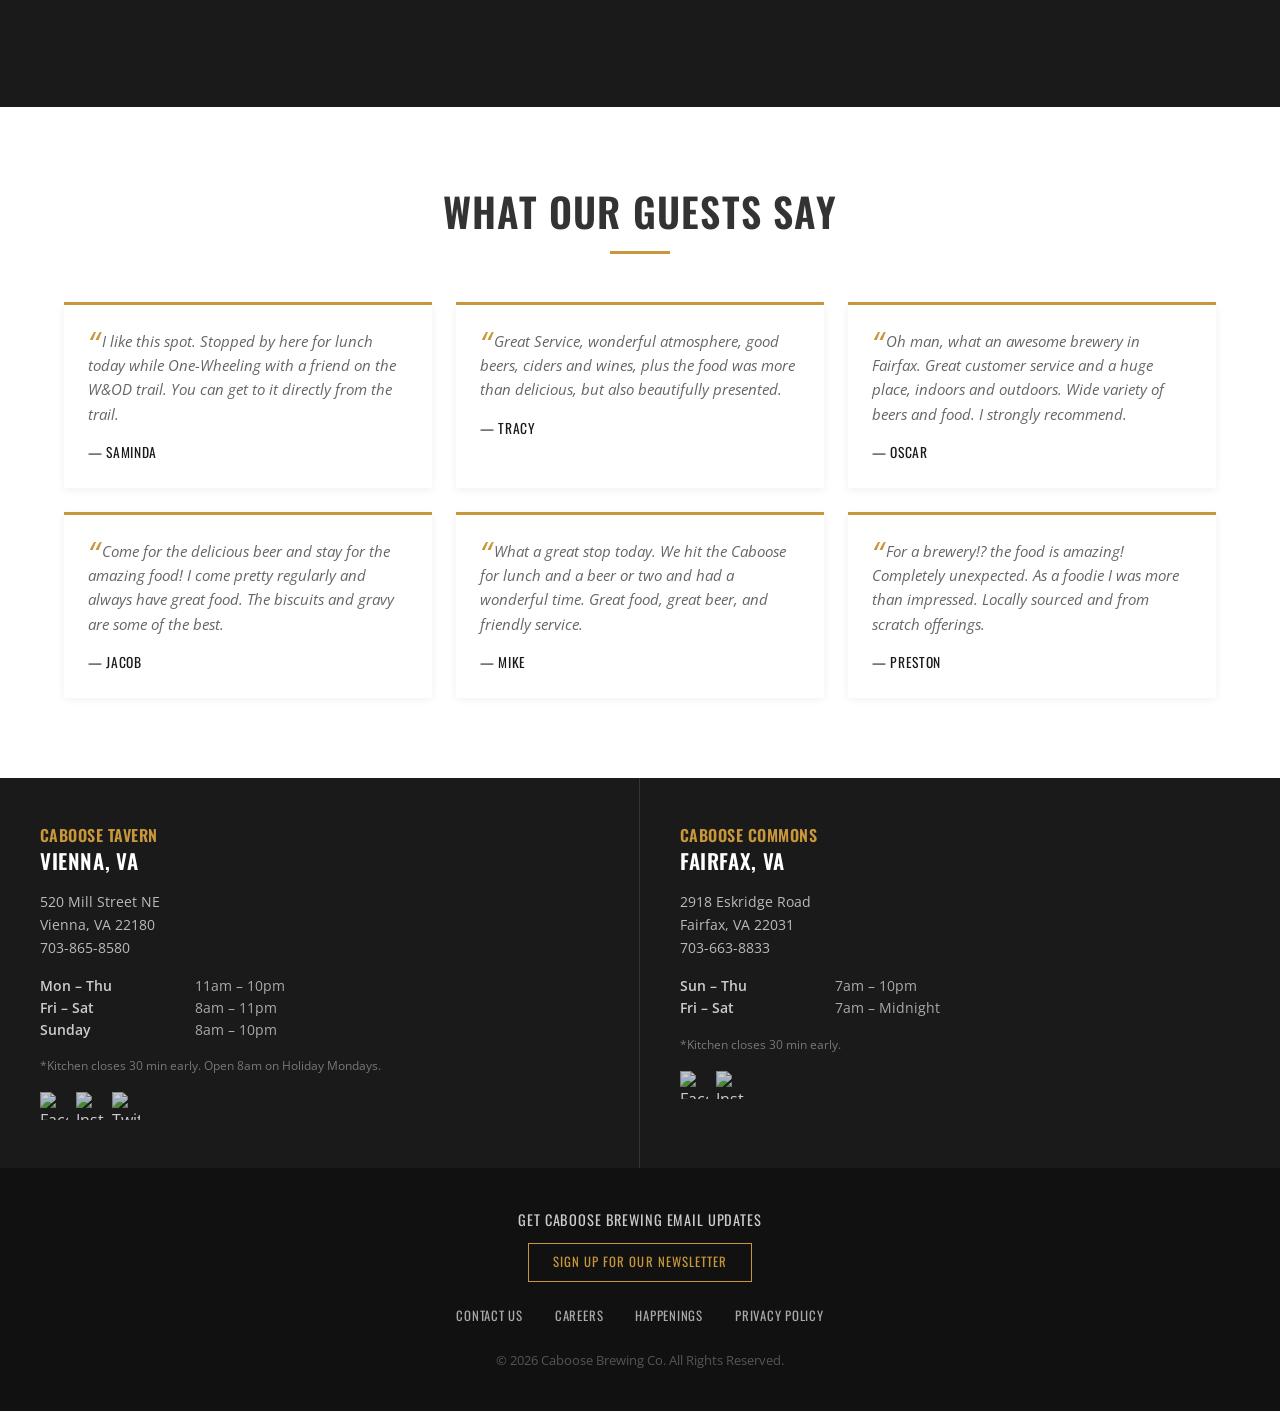
==== commit 25268715: "Update homepage and Fairfax location content" ====
--- a/index.html
+++ b/index.html
@@ -133,7 +133,7 @@
       <div class="hero__panel-btns">
         <a class="btn btn--gold" href="https://gotab.io/loc/caboose-commons?zone_group=Takeout" target="_blank" rel="noopener">View Menus &amp; Order</a>
         <a class="btn btn--outline" href="fairfax.html">Visit Commons</a>
-        <a class="btn btn--outline" href="https://caboosebrewingcompany.tripleseat.com/party_request/12188" target="_blank" rel="noopener">Private Event &amp; Guaranteed Space</a>
+        <a class="btn btn--outline" href="https://caboosebrewingcompany.tripleseat.com/party_request/12188" target="_blank" rel="noopener">Private Events</a>
       </div>
     </div>
   </div>
@@ -148,7 +148,7 @@
       </div>
       <div class="split__text">
         <p style="font-family:'Oswald',sans-serif;letter-spacing:0.15em;text-transform:uppercase;font-size:0.8rem;color:var(--gold);">Craft Beer</p>
-        <h2>Your Neighborhood Brewery</h2>
+        <h2>Your Award Winning Neighborhood Brewery</h2>
         <div class="gold-line" style="margin:0.75rem 0 1.25rem;"></div>
         <p>Our brewery team is a group of skilled scientists and beer aficionados that love to experiment. Drawing inspiration from traditional styles, current brewing trends, and even mother nature's local bounty. This group of artists is passionate in their continuous pursuit to create delicious beer.</p>
         <div style="display:flex;gap:1rem;flex-wrap:wrap;margin-top:1.5rem;">
@@ -165,14 +165,14 @@
   <div class="container">
     <div class="split split--reverse">
       <div class="split__image">
-        <img src="img/CoffeeLoneOak.jpg" alt="Award-winning coffee at Caboose">
+        <img src="img/Coffee working.jpg" alt="Award-winning coffee at Caboose">
       </div>
       <div class="split__text">
         <p style="font-family:'Oswald',sans-serif;letter-spacing:0.15em;text-transform:uppercase;font-size:0.8rem;color:var(--gold);">Coffee &amp; Breakfast</p>
         <h2>Start Your Day at Caboose</h2>
         <div class="gold-line" style="margin:0.75rem 0 1.25rem;"></div>
-        <h3 style="text-transform:none;font-family:'Open Sans',sans-serif;font-weight:600;letter-spacing:0;font-size:1rem;color:var(--gold);">Award Winning, Locally Sourced Coffee and Beans</h3>
-        <p style="margin-top:0.5rem;">We're more than just a brewery! Caboose Commons opens at 7am daily and Tavern at 8am Friday through Sunday, for early birds to gather with friends for coffee or hunker down and work.</p>
+        <h3 style="text-transform:none;font-family:'Open Sans',sans-serif;font-weight:600;letter-spacing:0;font-size:1rem;color:var(--gold);">Locally Sourced Coffee and Beans</h3>
+        <p style="margin-top:0.5rem;">We're more than just a brewery! Caboose Commons opens at 7am daily and Tavern at 8am Friday through Sunday, for early birds to gather with friends for coffee or hunker down and work. Try one of our newest latte creations or customize your own with our house made syrups.</p>
         <h3 style="text-transform:none;font-family:'Open Sans',sans-serif;font-weight:600;letter-spacing:0;font-size:1rem;margin-top:1.25rem;">Come for Breakfast or Brunch and Stay All Day</h3>
         <p style="margin-top:0.5rem;">Offerings range from homey morning classics to breakfast bowls and plates like the signature Caboose potato hash. Take your breakfast to-go or stay a while with free wifi.</p>
         <div style="display:flex;gap:1rem;flex-wrap:wrap;margin-top:1.5rem;">
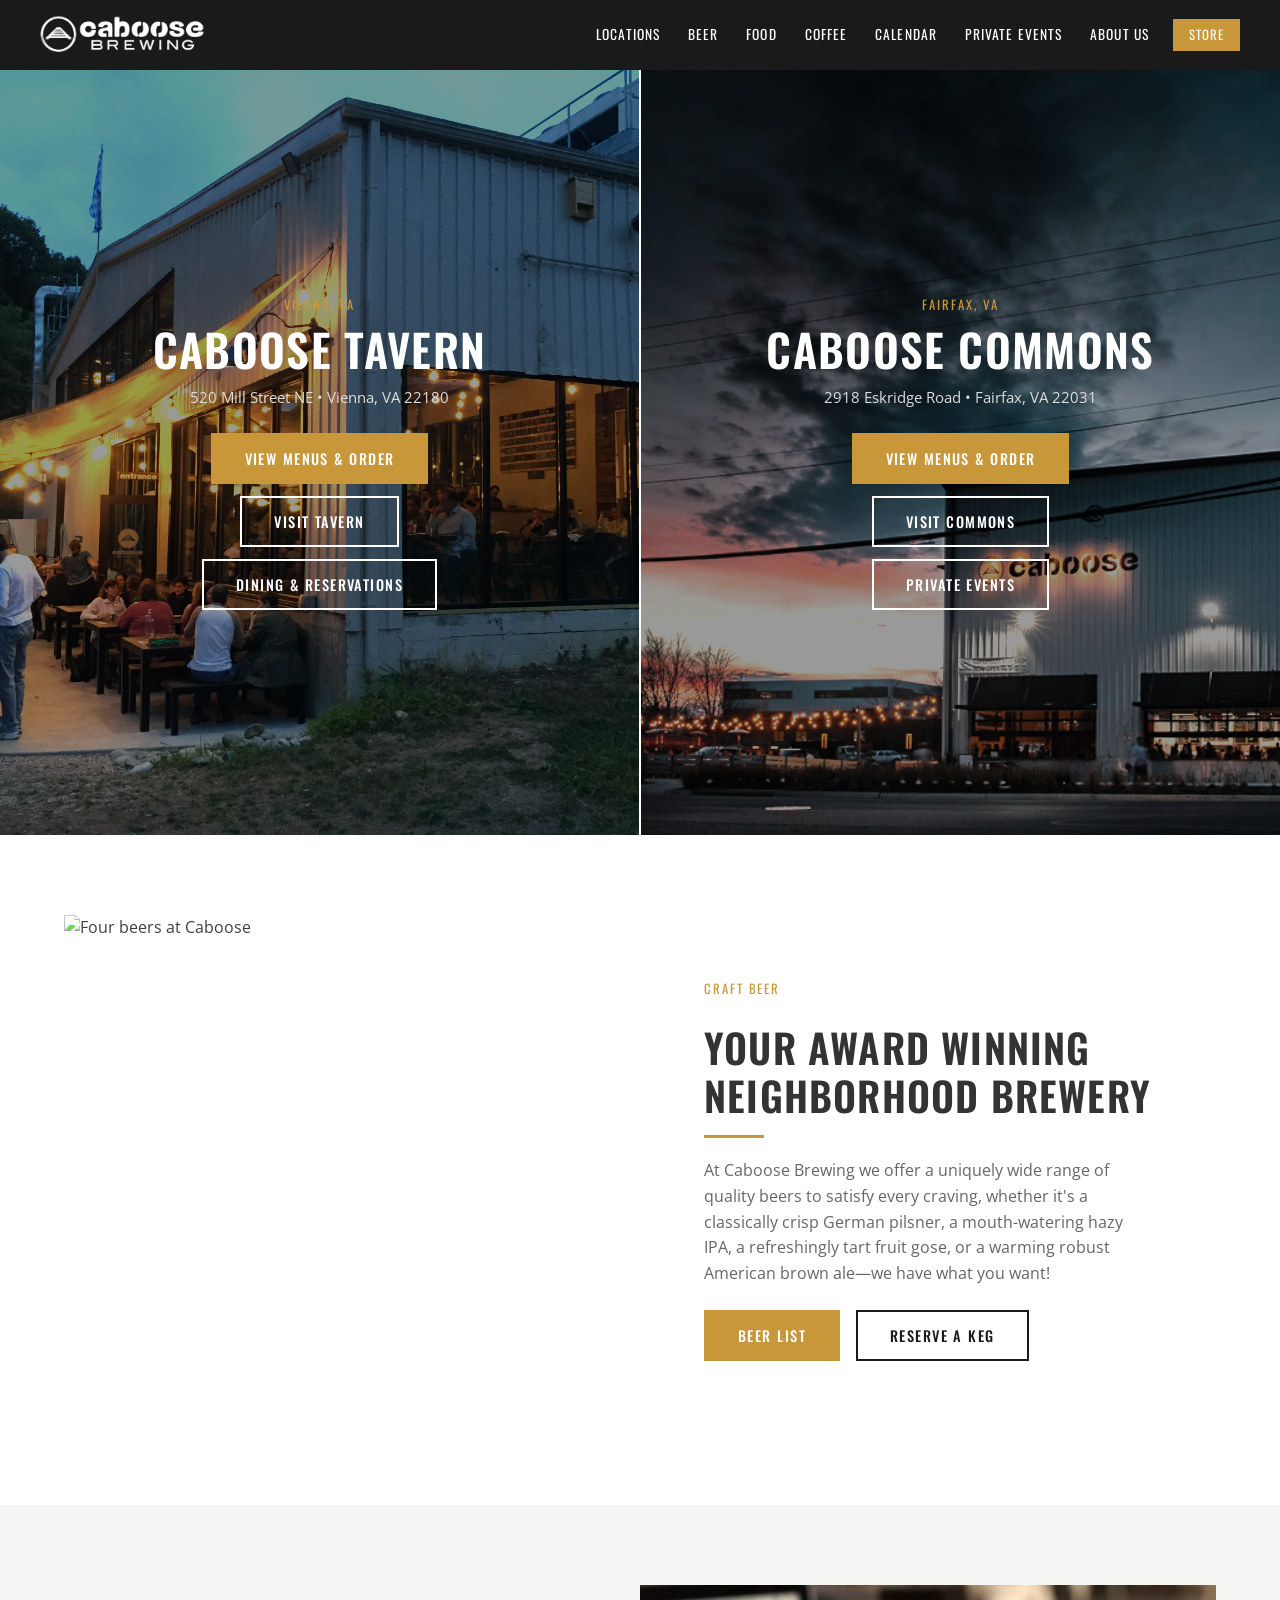
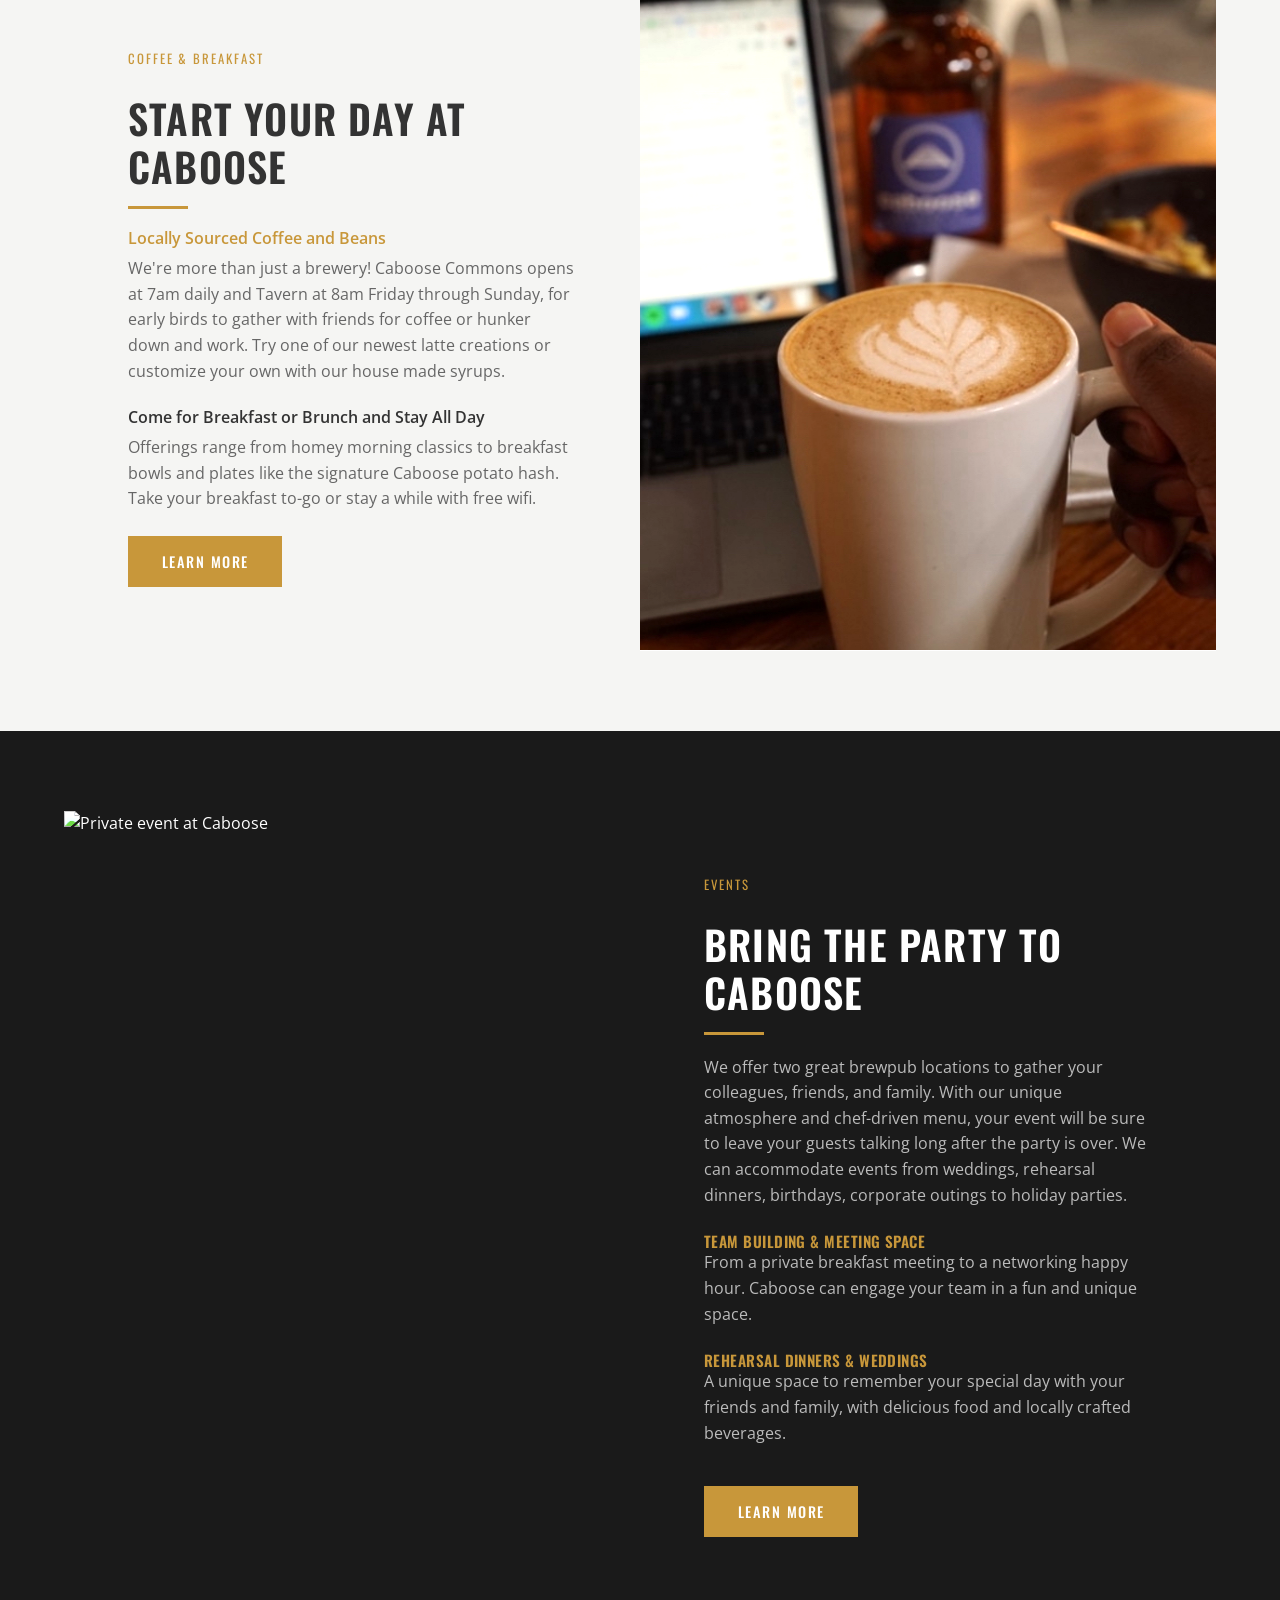
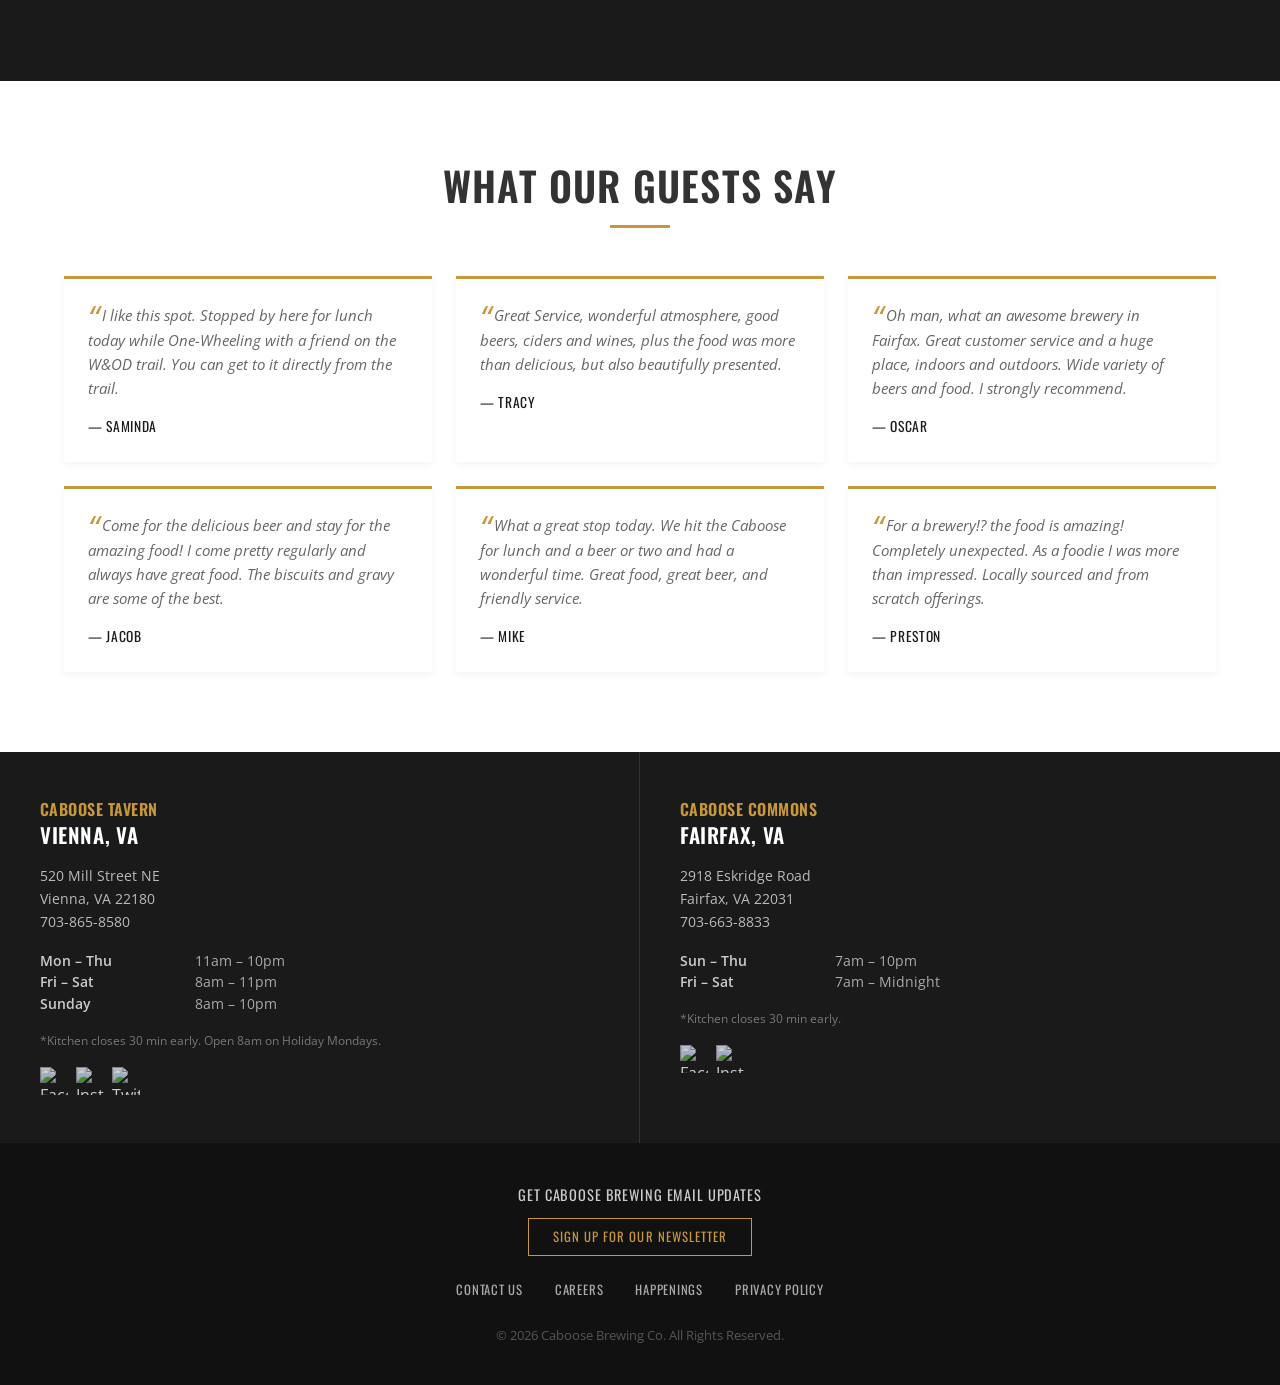
==== commit fc8545ba: "Update Fairfax content and food imagery" ====
--- a/index.html
+++ b/index.html
@@ -150,7 +150,7 @@
         <p style="font-family:'Oswald',sans-serif;letter-spacing:0.15em;text-transform:uppercase;font-size:0.8rem;color:var(--gold);">Craft Beer</p>
         <h2>Your Award Winning Neighborhood Brewery</h2>
         <div class="gold-line" style="margin:0.75rem 0 1.25rem;"></div>
-        <p>Our brewery team is a group of skilled scientists and beer aficionados that love to experiment. Drawing inspiration from traditional styles, current brewing trends, and even mother nature's local bounty. This group of artists is passionate in their continuous pursuit to create delicious beer.</p>
+        <p>At Caboose Brewing we offer a uniquely wide range of quality beers to satisfy every craving, whether it's a classically crisp German pilsner, a mouth-watering hazy IPA, a refreshingly tart fruit gose, or a warming robust American brown ale—we have what you want!</p>
         <div style="display:flex;gap:1rem;flex-wrap:wrap;margin-top:1.5rem;">
           <a class="btn btn--gold" href="brewery.html">Beer List</a>
           <a class="btn btn--outline-dark" href="https://gotab.io/loc/caboosetavern/menu/caboose-kegs" target="_blank" rel="noopener">Reserve a Keg</a>
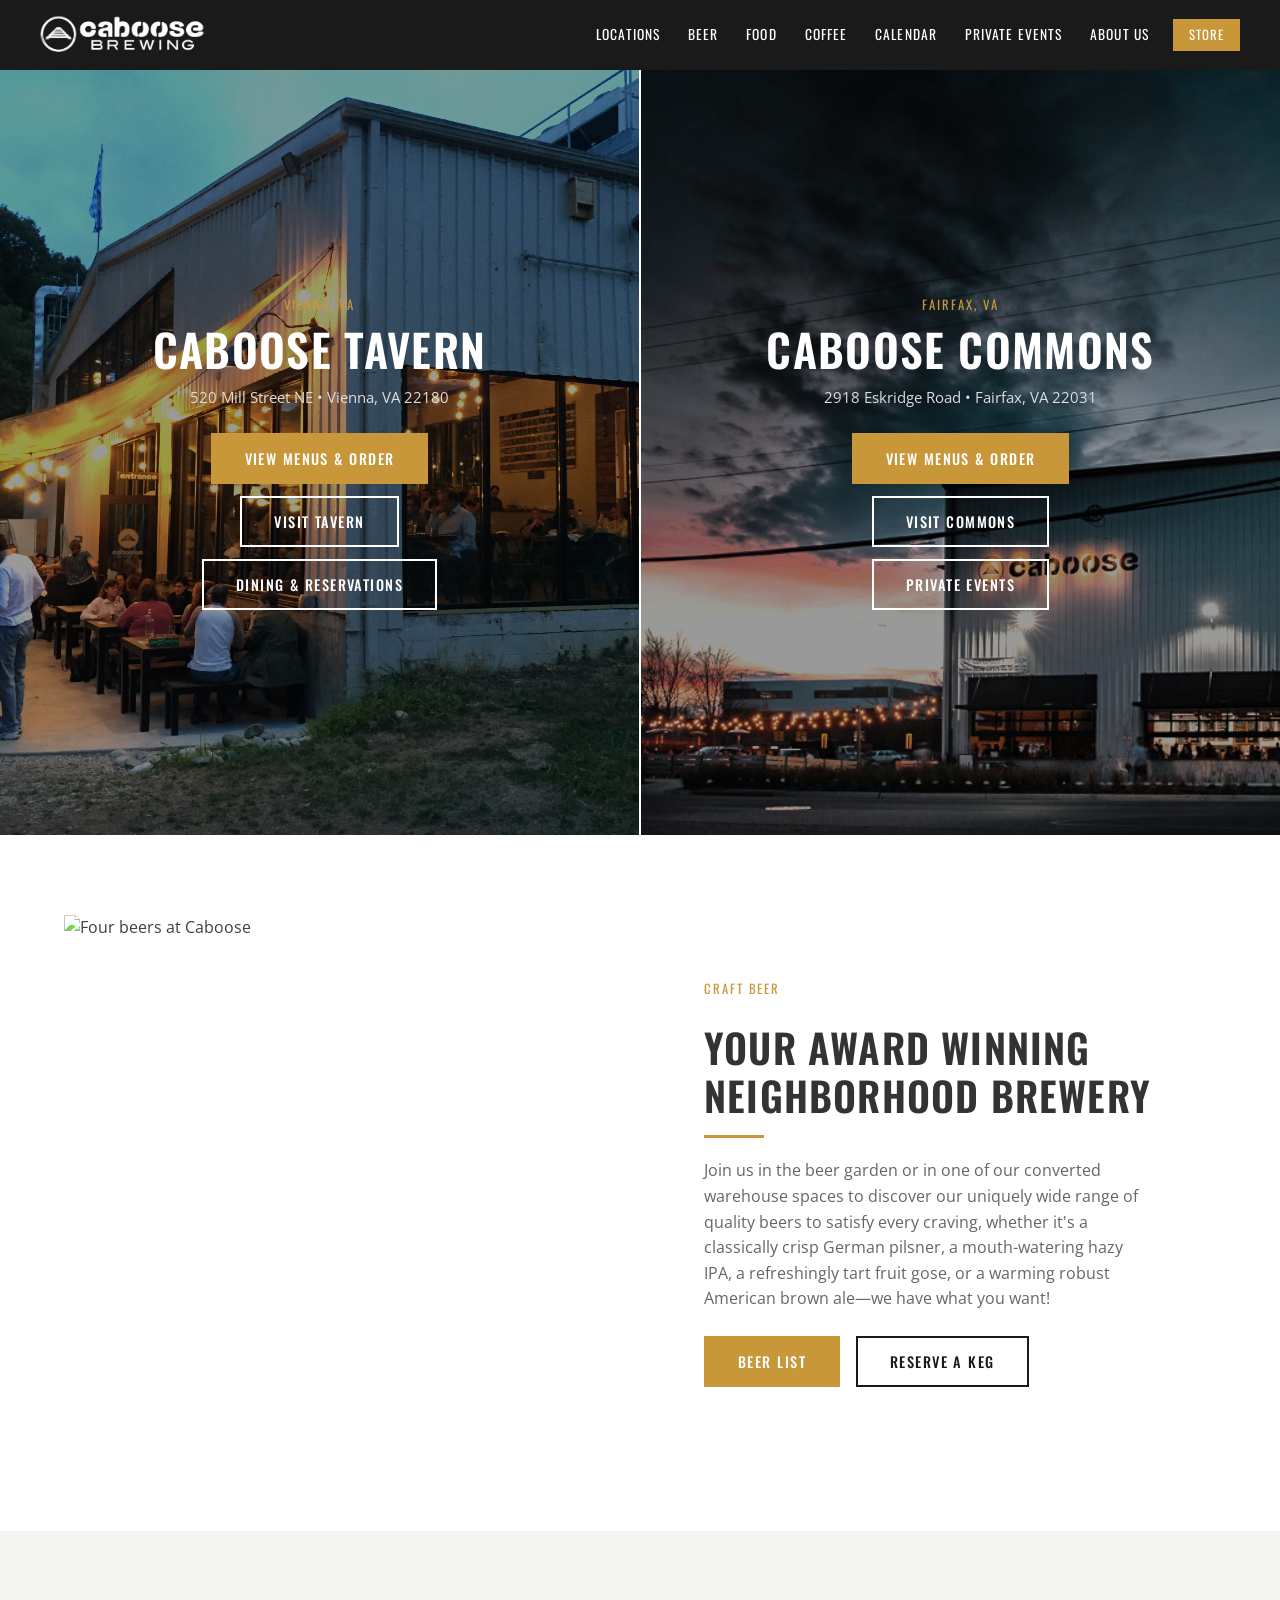
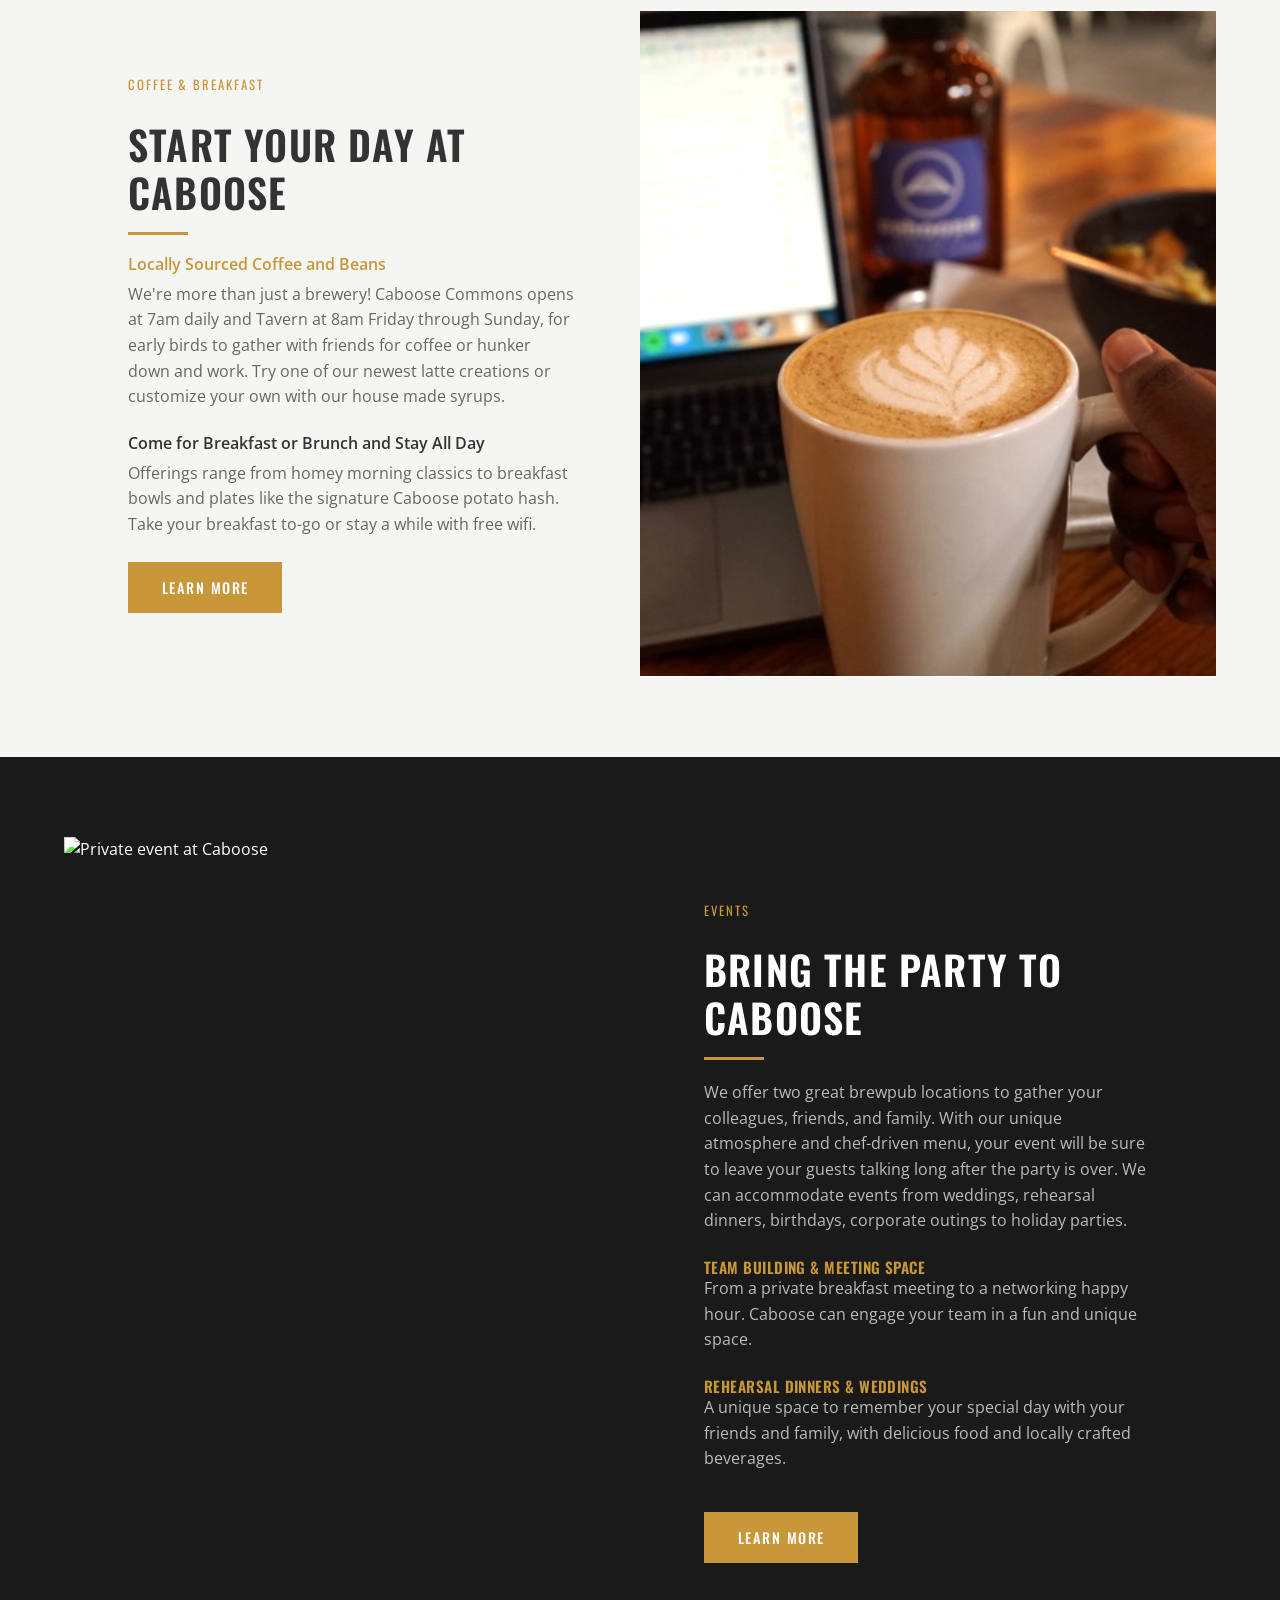
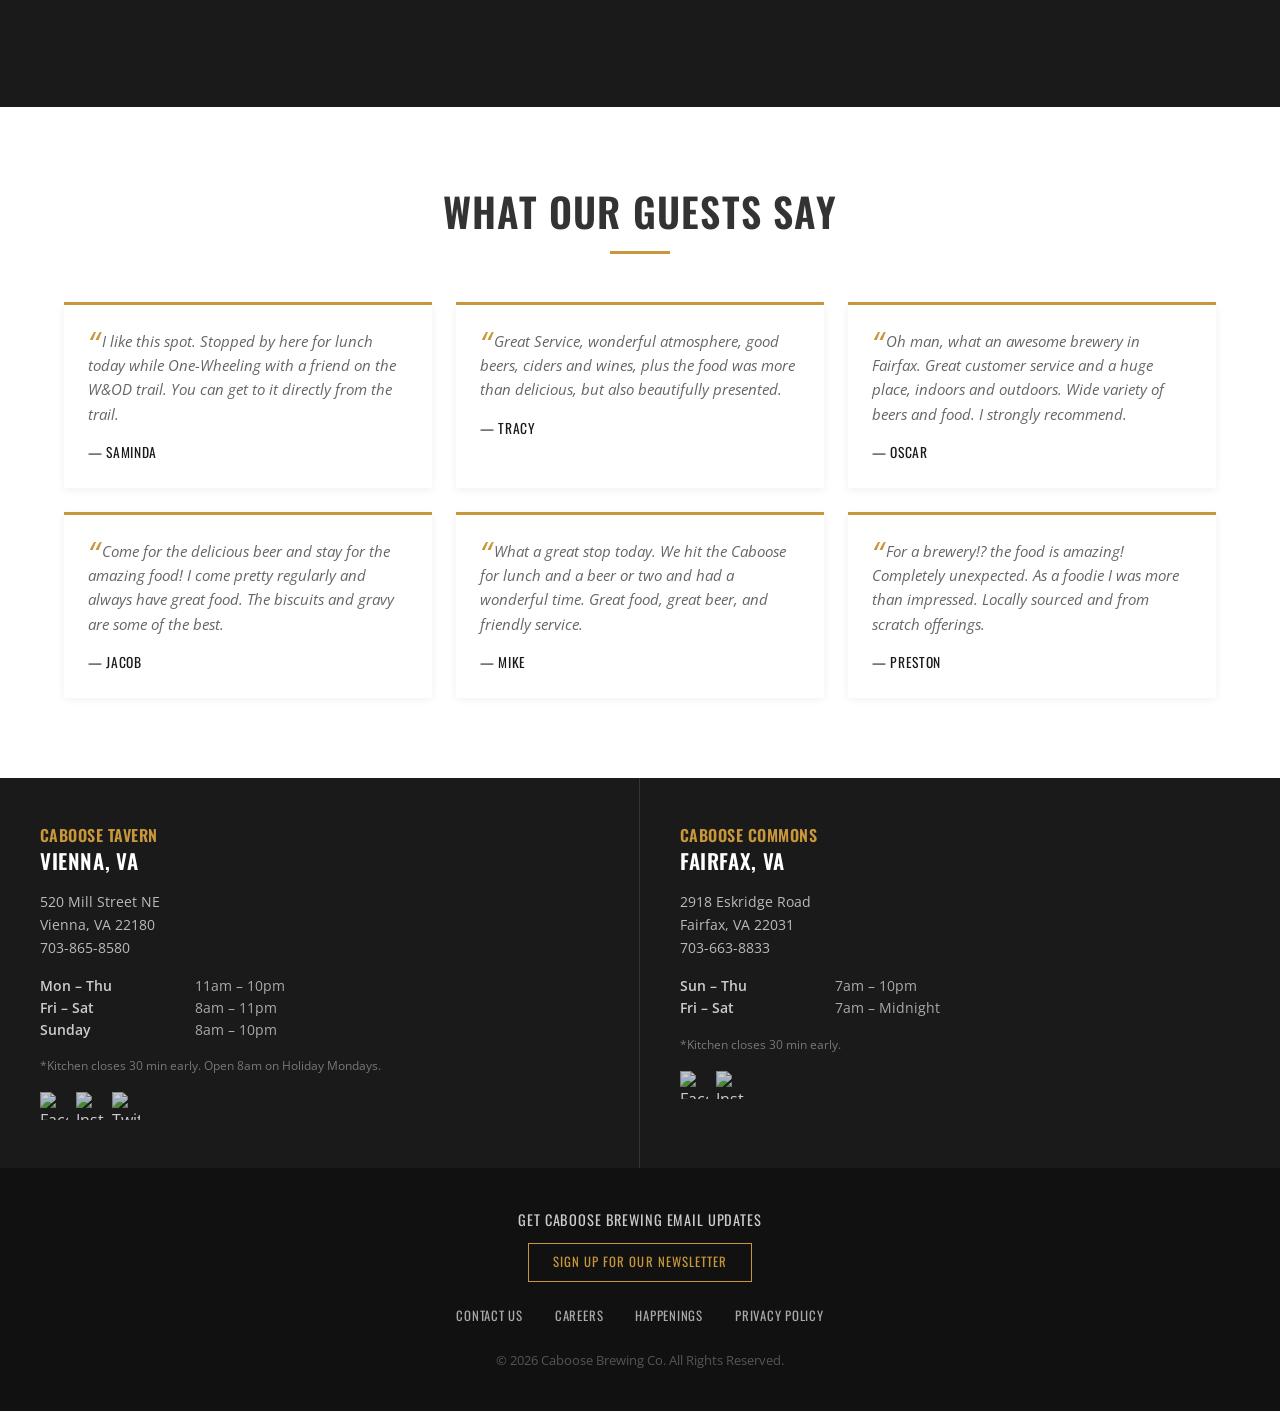
==== commit 74fa9190: "Update location page drinks sections" ====
--- a/index.html
+++ b/index.html
@@ -150,7 +150,7 @@
         <p style="font-family:'Oswald',sans-serif;letter-spacing:0.15em;text-transform:uppercase;font-size:0.8rem;color:var(--gold);">Craft Beer</p>
         <h2>Your Award Winning Neighborhood Brewery</h2>
         <div class="gold-line" style="margin:0.75rem 0 1.25rem;"></div>
-        <p>At Caboose Brewing we offer a uniquely wide range of quality beers to satisfy every craving, whether it's a classically crisp German pilsner, a mouth-watering hazy IPA, a refreshingly tart fruit gose, or a warming robust American brown ale—we have what you want!</p>
+        <p>Join us in the beer garden or in one of our converted warehouse spaces to discover our uniquely wide range of quality beers to satisfy every craving, whether it's a classically crisp German pilsner, a mouth-watering hazy IPA, a refreshingly tart fruit gose, or a warming robust American brown ale—we have what you want!</p>
         <div style="display:flex;gap:1rem;flex-wrap:wrap;margin-top:1.5rem;">
           <a class="btn btn--gold" href="brewery.html">Beer List</a>
           <a class="btn btn--outline-dark" href="https://gotab.io/loc/caboosetavern/menu/caboose-kegs" target="_blank" rel="noopener">Reserve a Keg</a>
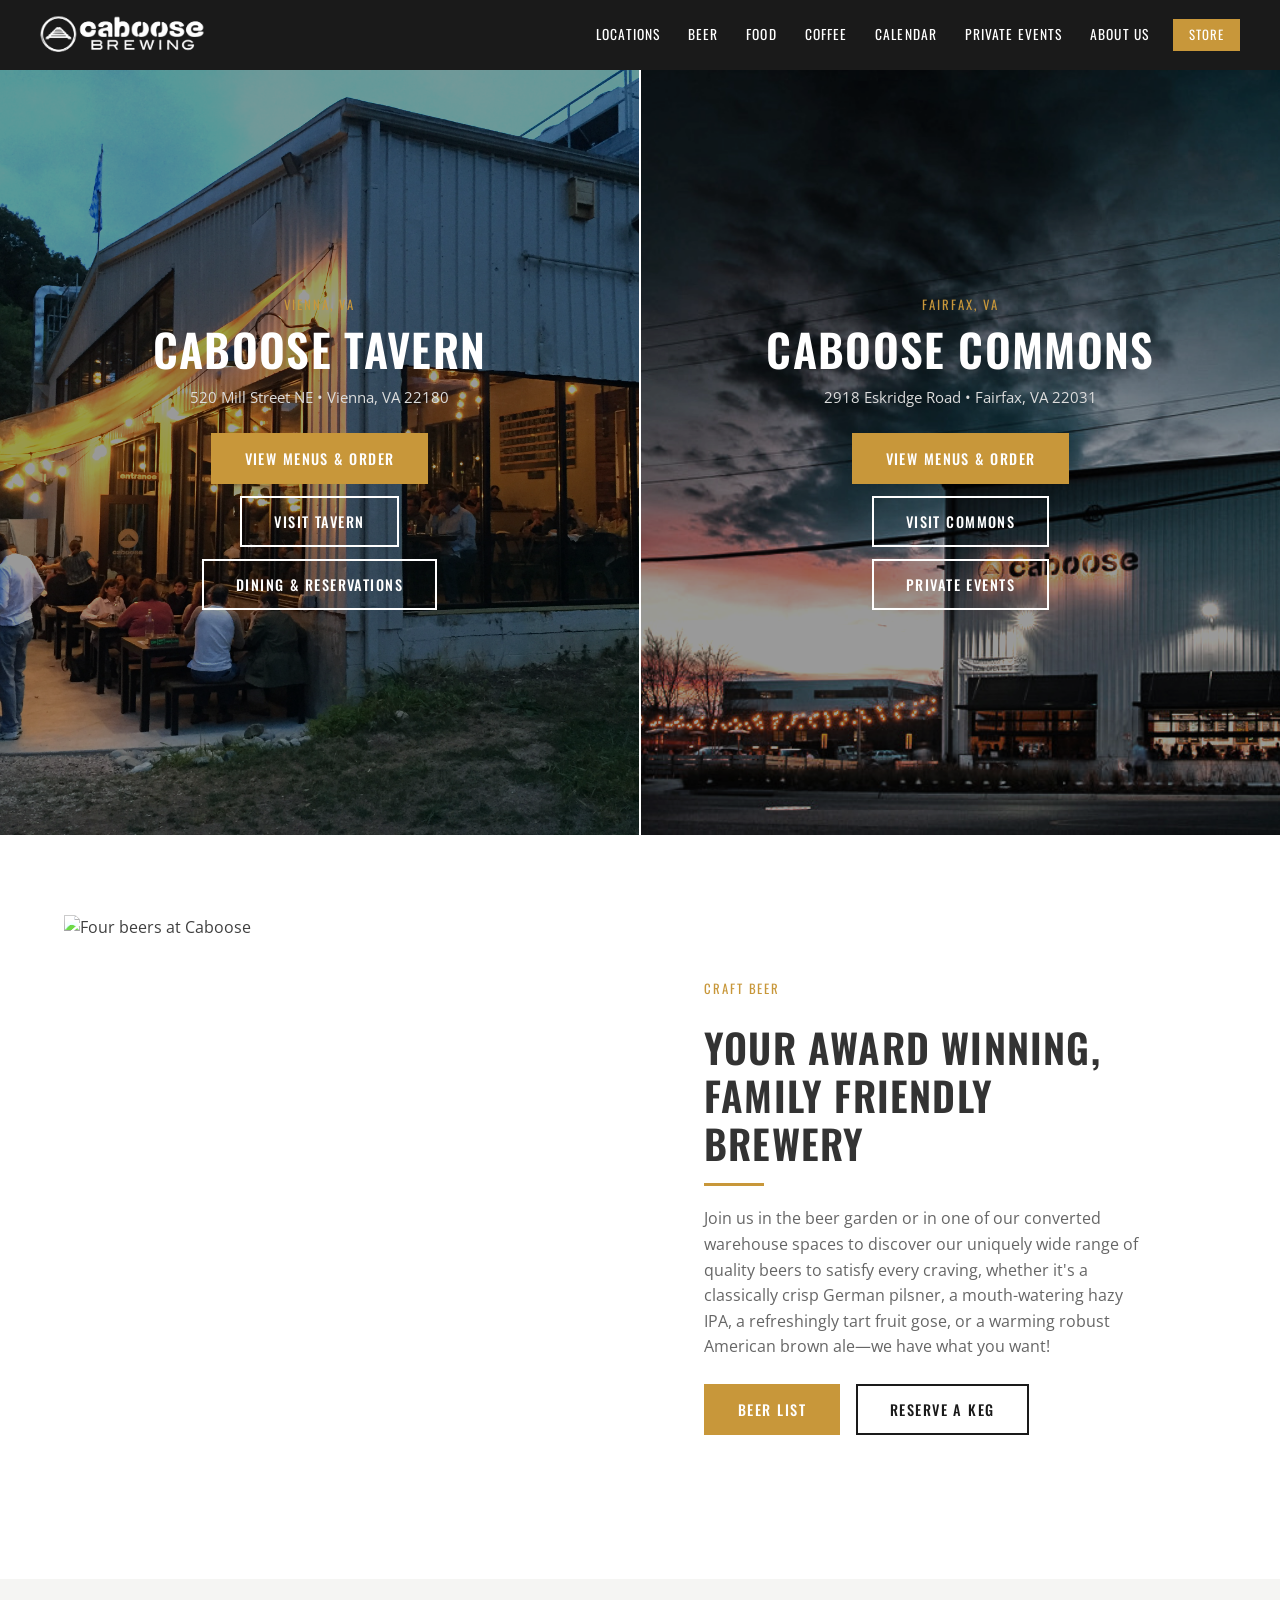
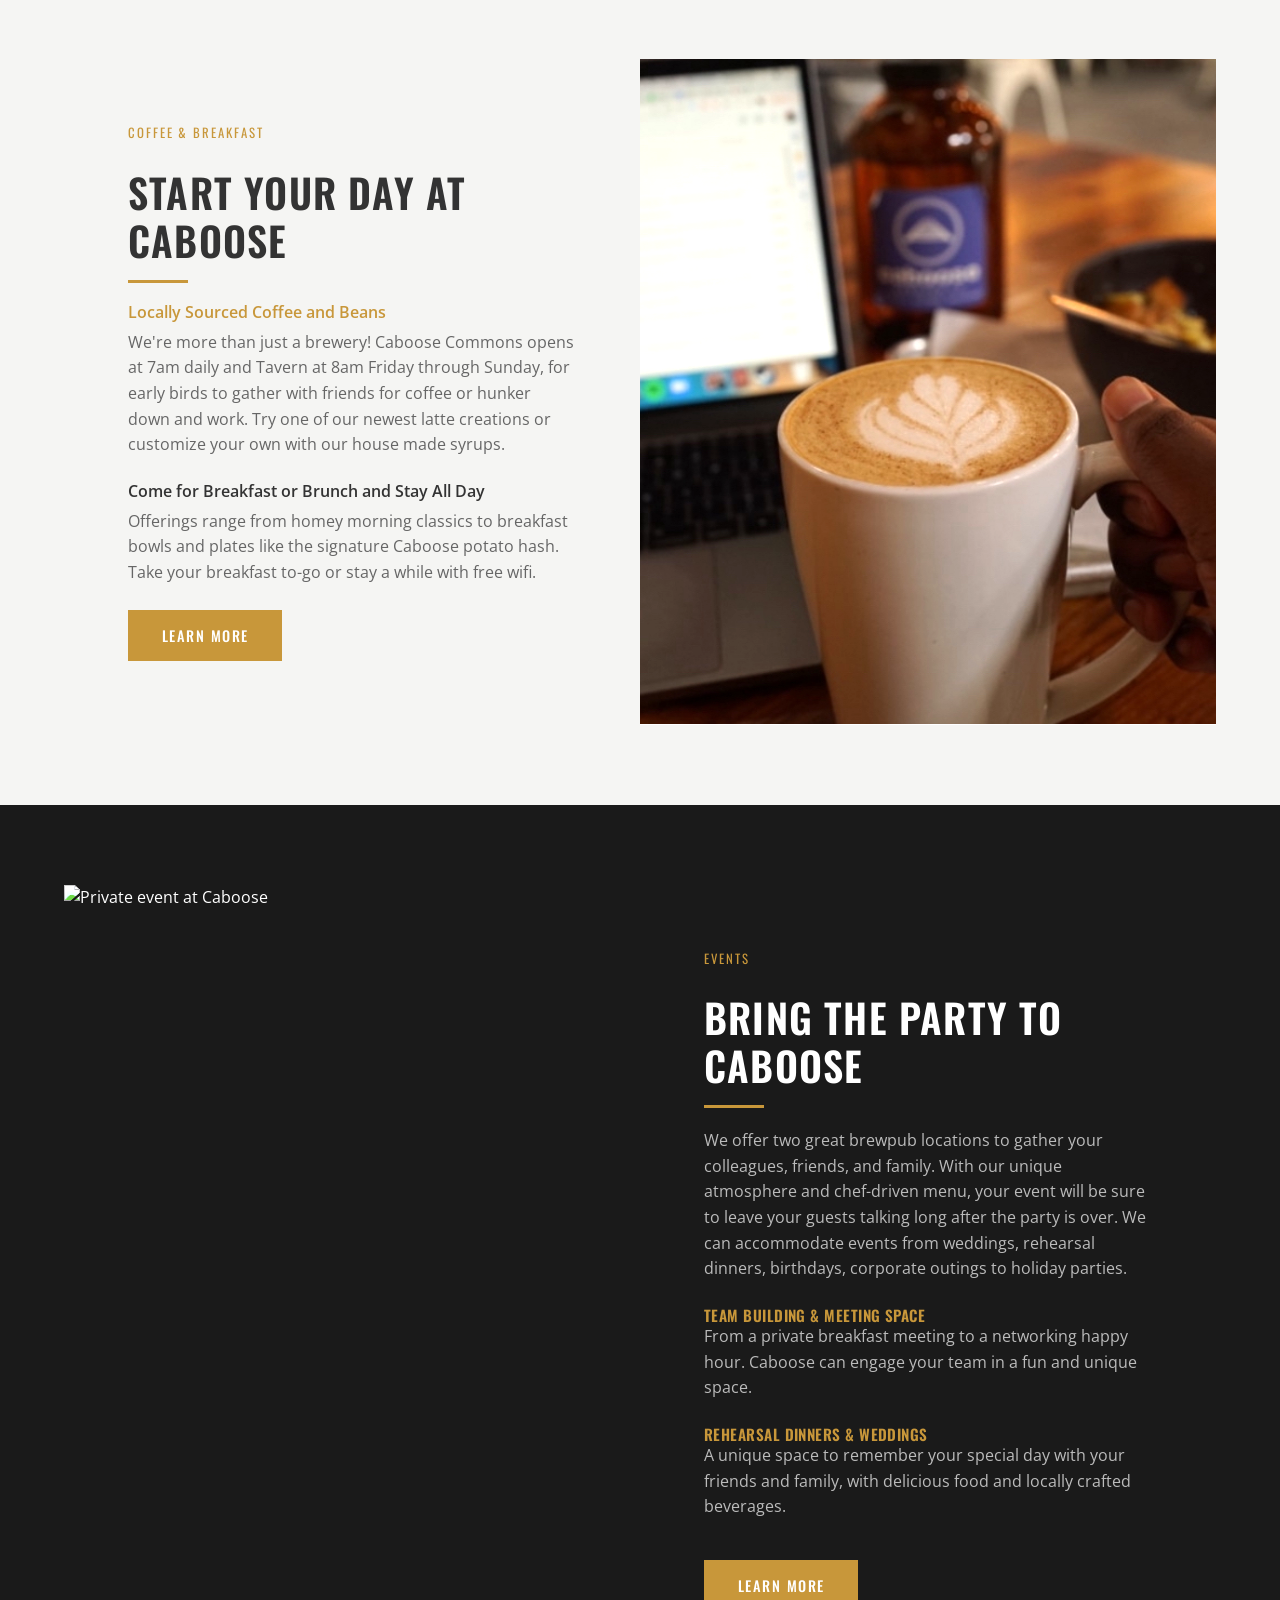
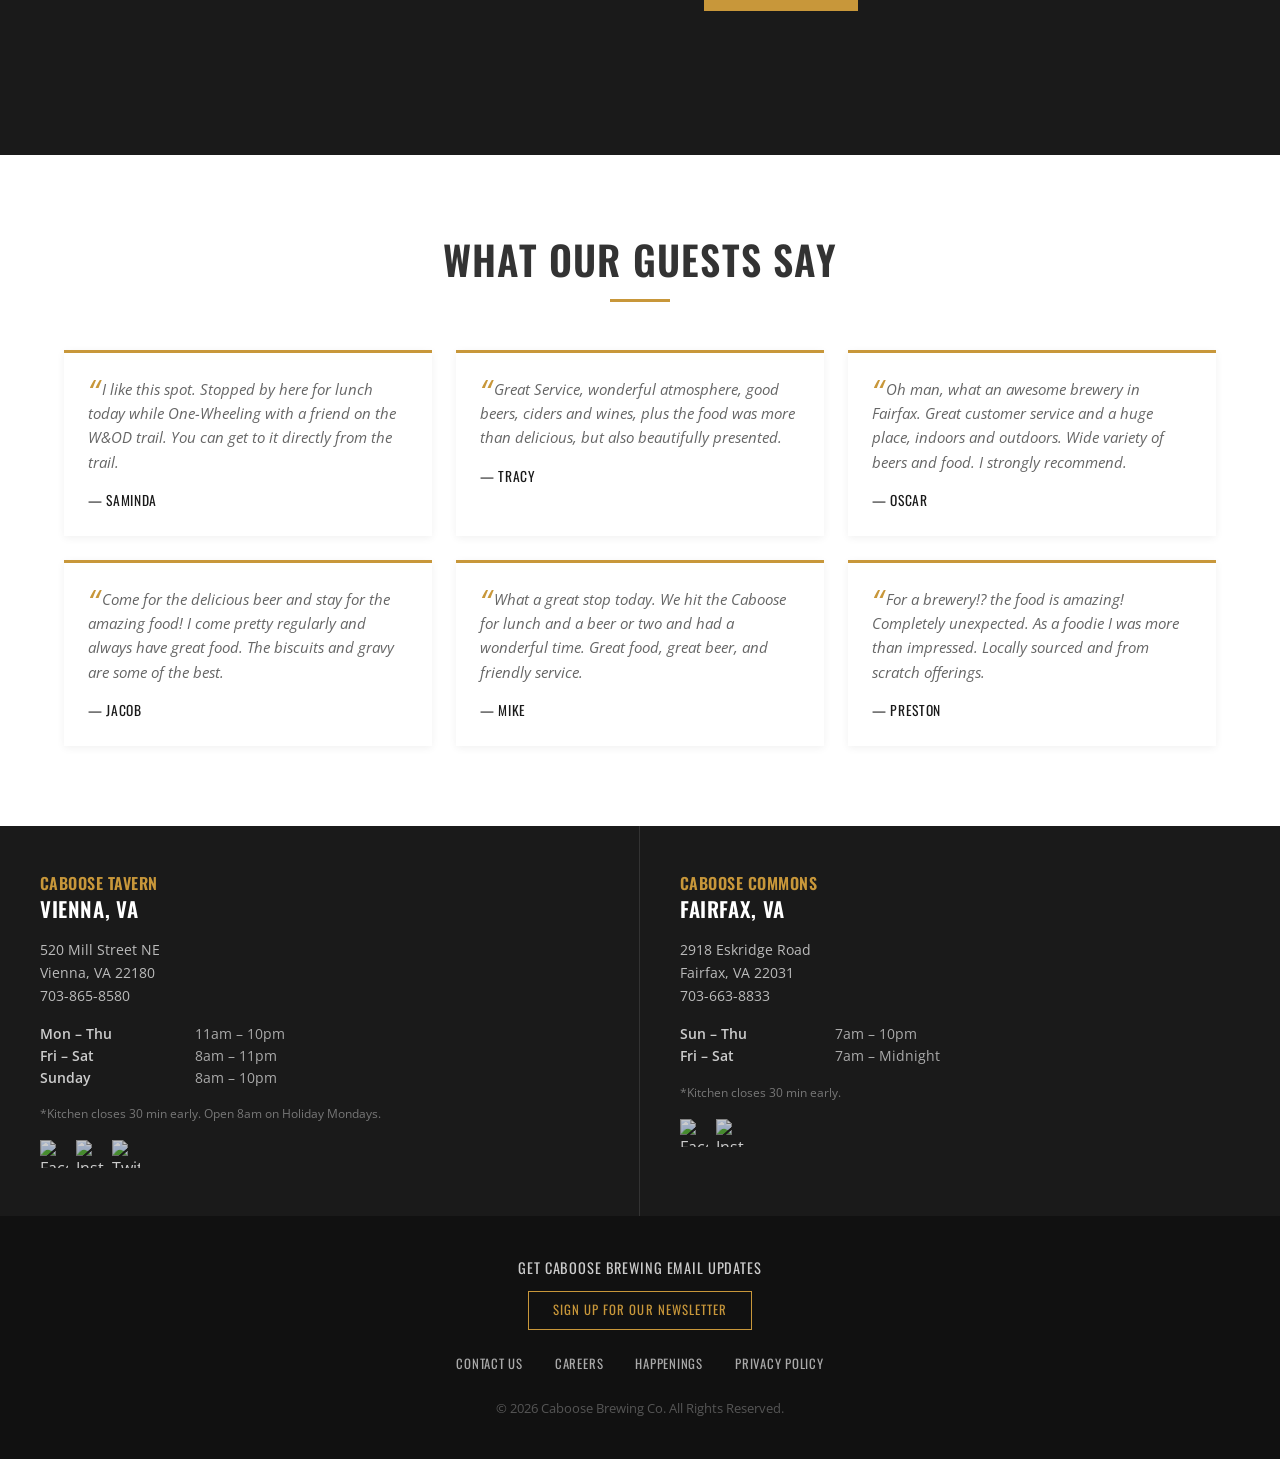
==== commit 4a5ee54d: "Update homepage, food, and coffee page copy" ====
--- a/index.html
+++ b/index.html
@@ -148,7 +148,7 @@
       </div>
       <div class="split__text">
         <p style="font-family:'Oswald',sans-serif;letter-spacing:0.15em;text-transform:uppercase;font-size:0.8rem;color:var(--gold);">Craft Beer</p>
-        <h2>Your Award Winning Neighborhood Brewery</h2>
+        <h2>Your Award Winning, Family Friendly Brewery</h2>
         <div class="gold-line" style="margin:0.75rem 0 1.25rem;"></div>
         <p>Join us in the beer garden or in one of our converted warehouse spaces to discover our uniquely wide range of quality beers to satisfy every craving, whether it's a classically crisp German pilsner, a mouth-watering hazy IPA, a refreshingly tart fruit gose, or a warming robust American brown ale—we have what you want!</p>
         <div style="display:flex;gap:1rem;flex-wrap:wrap;margin-top:1.5rem;">
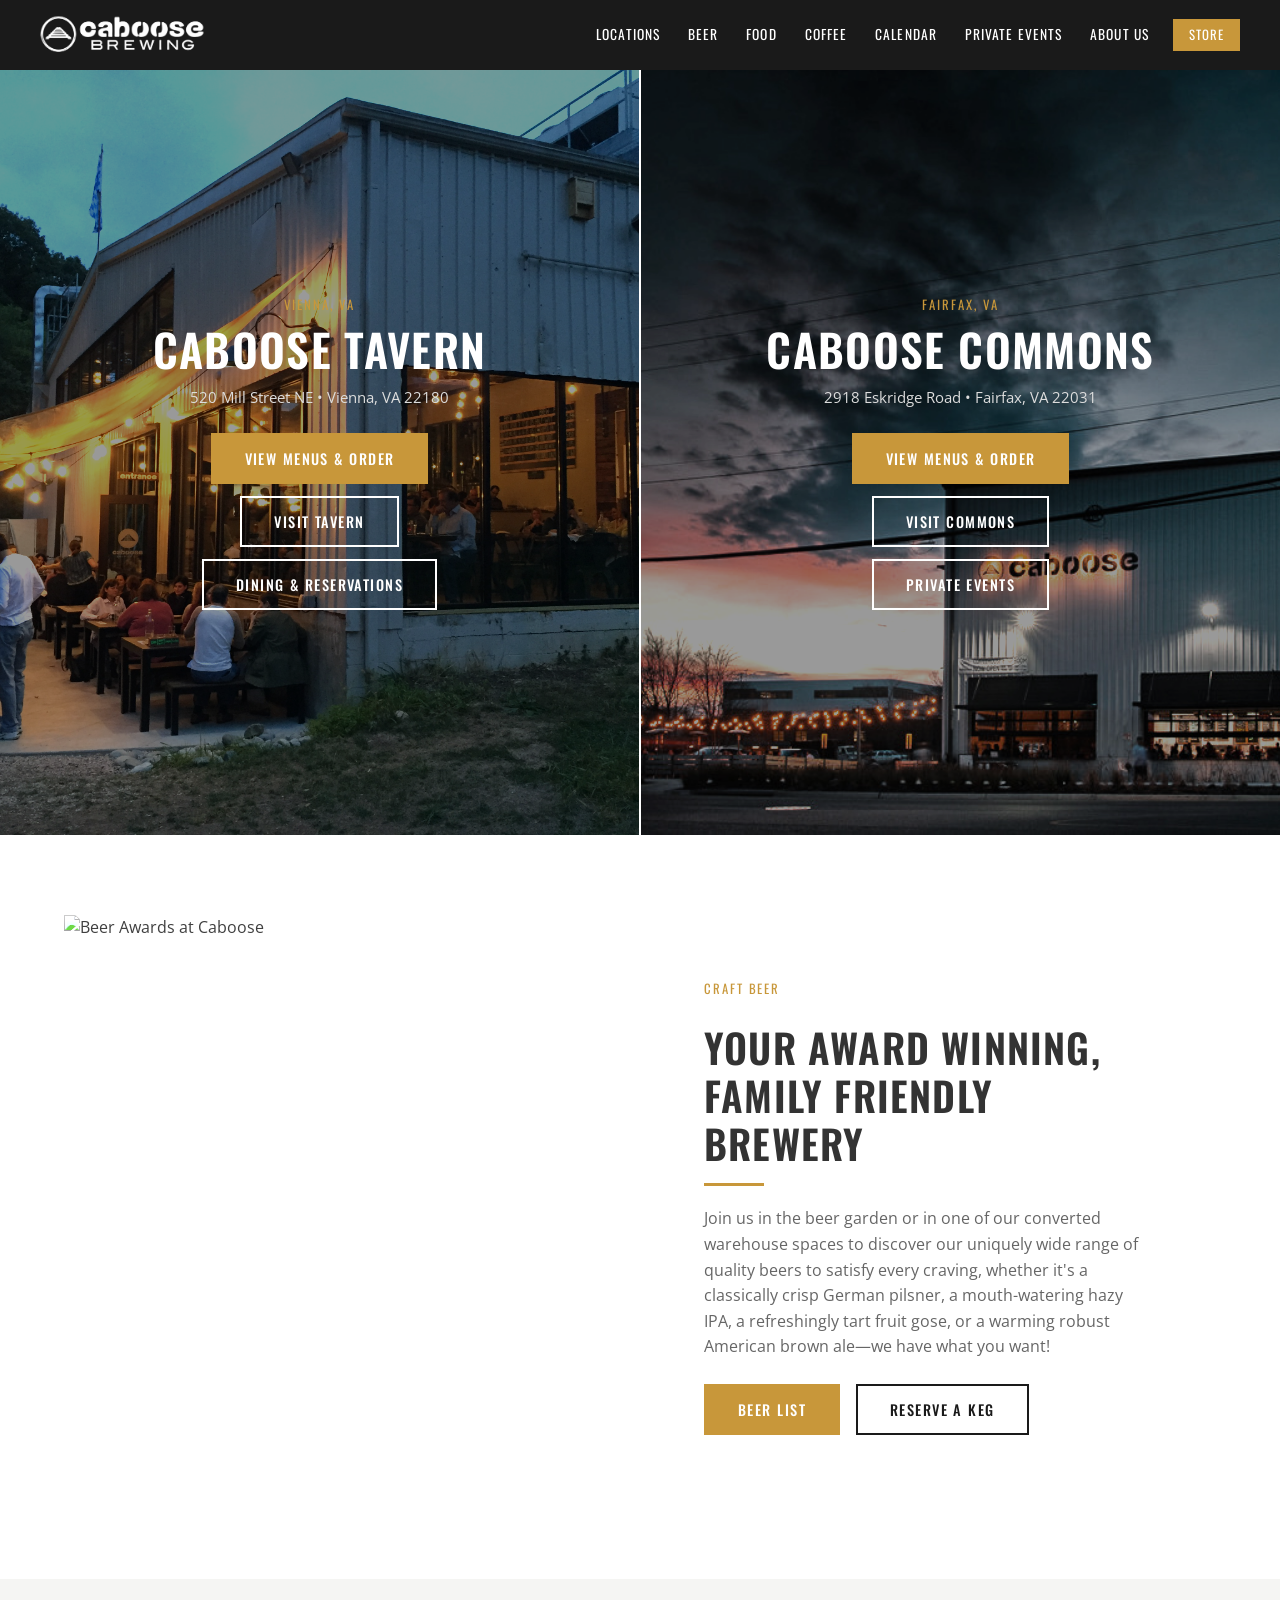
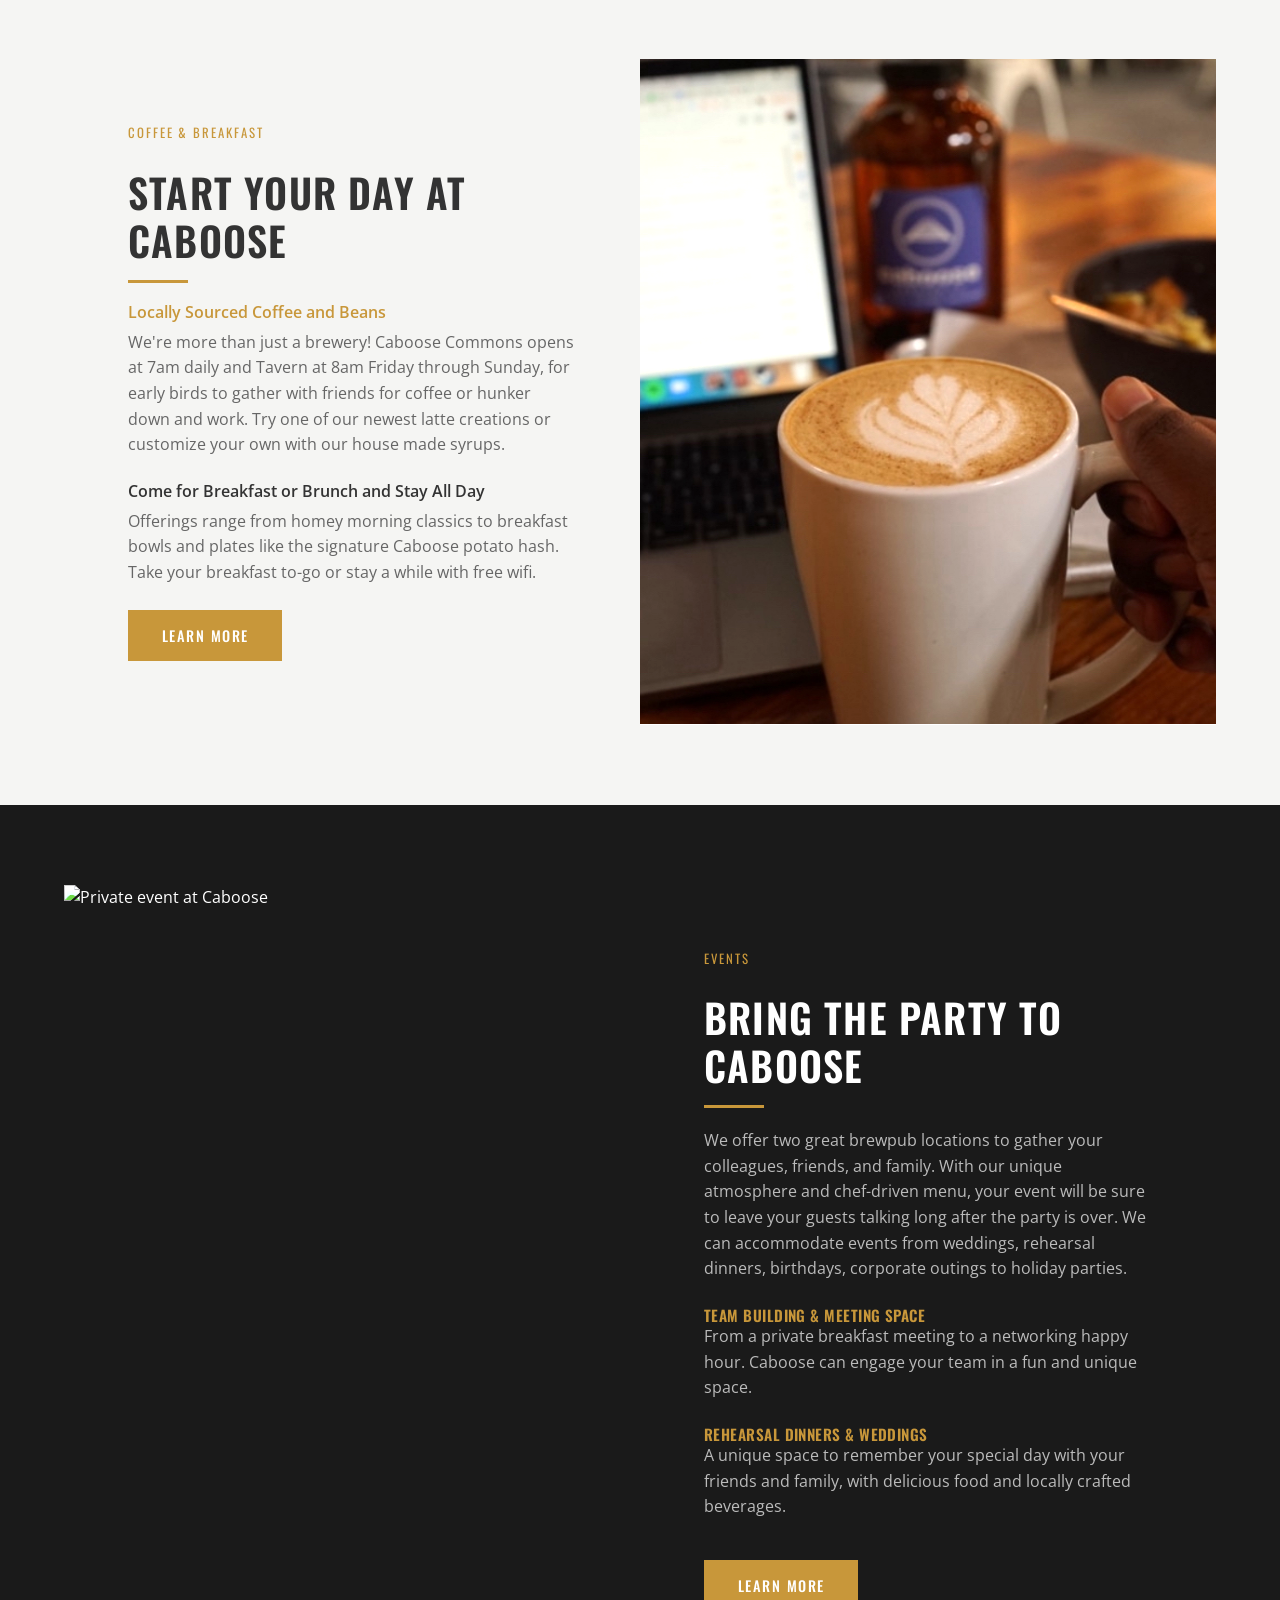
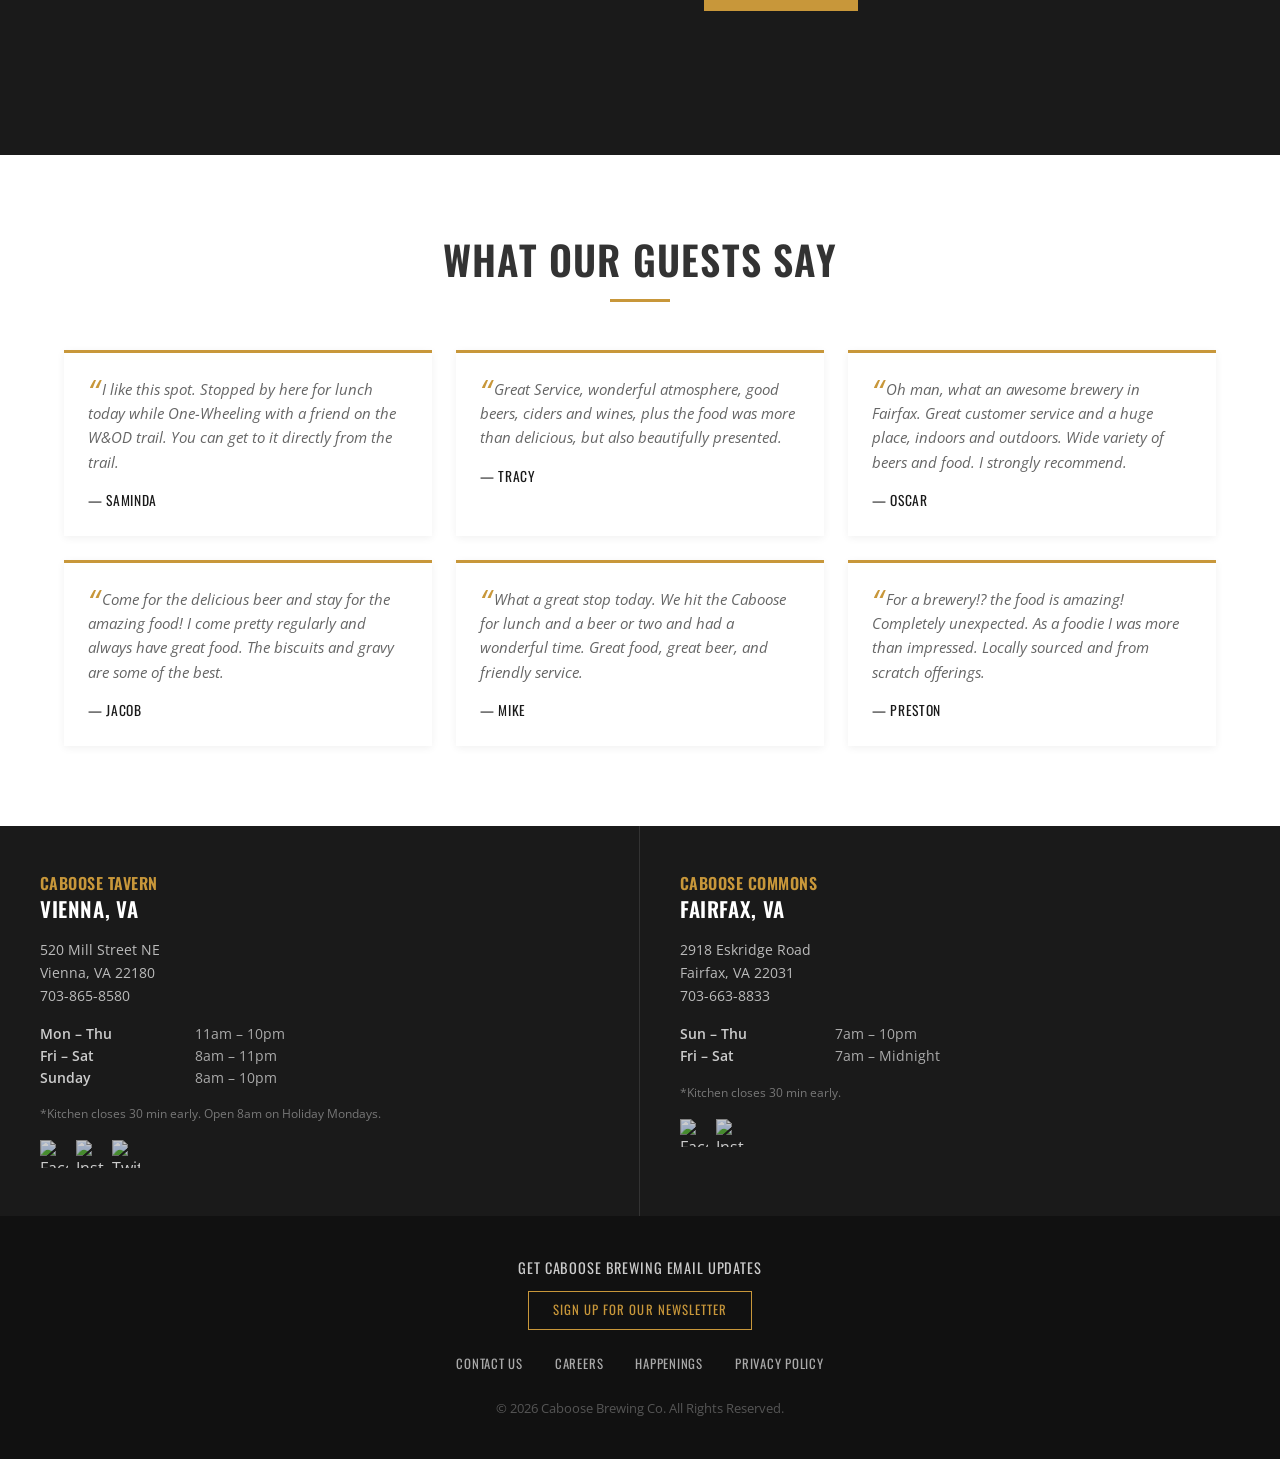
==== commit 4d5ff8f5: "Update homepage beer image and add new assets" ====
--- a/index.html
+++ b/index.html
@@ -144,7 +144,7 @@
   <div class="container">
     <div class="split">
       <div class="split__image">
-        <img src="https://caboosebrewing.com/img/Four-beers.jpg" alt="Four beers at Caboose">
+        <img src="https://caboosebrewing.com/img/BeerAwards.jpg" alt="Beer Awards at Caboose">
       </div>
       <div class="split__text">
         <p style="font-family:'Oswald',sans-serif;letter-spacing:0.15em;text-transform:uppercase;font-size:0.8rem;color:var(--gold);">Craft Beer</p>
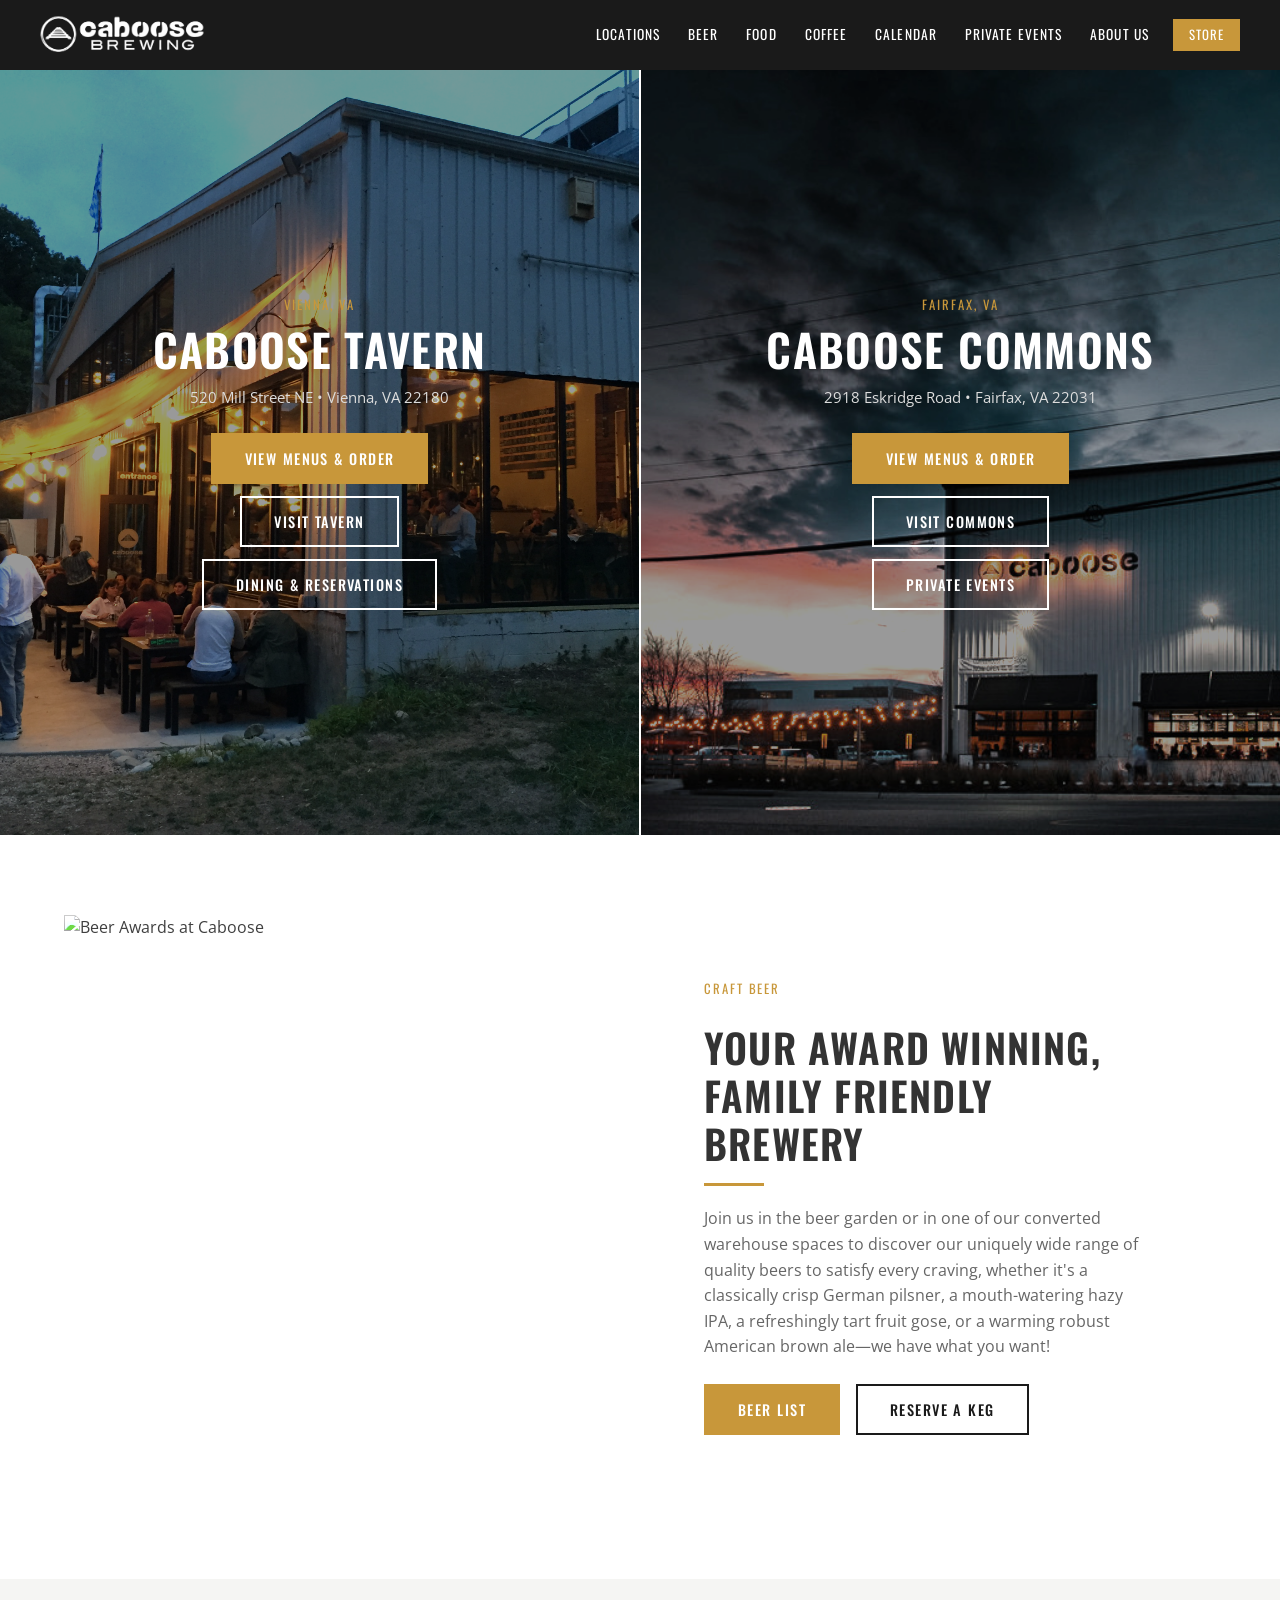
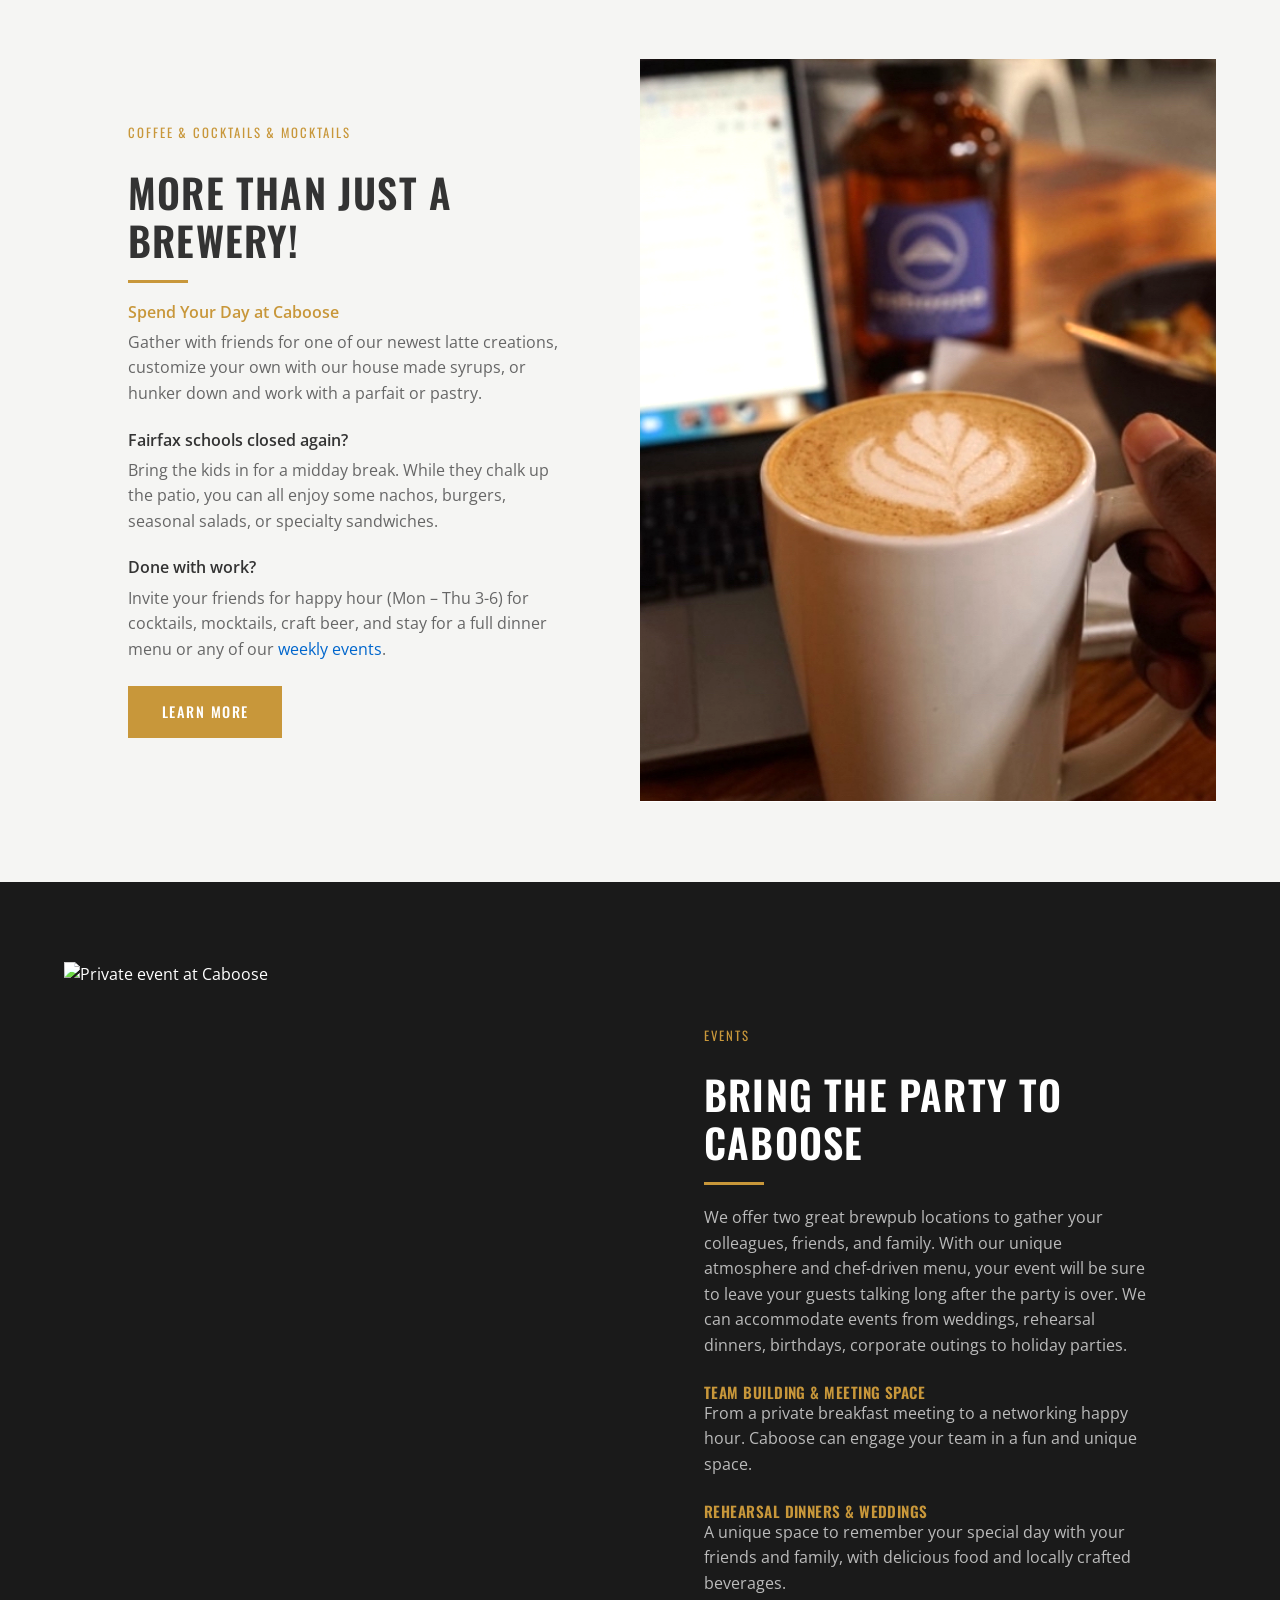
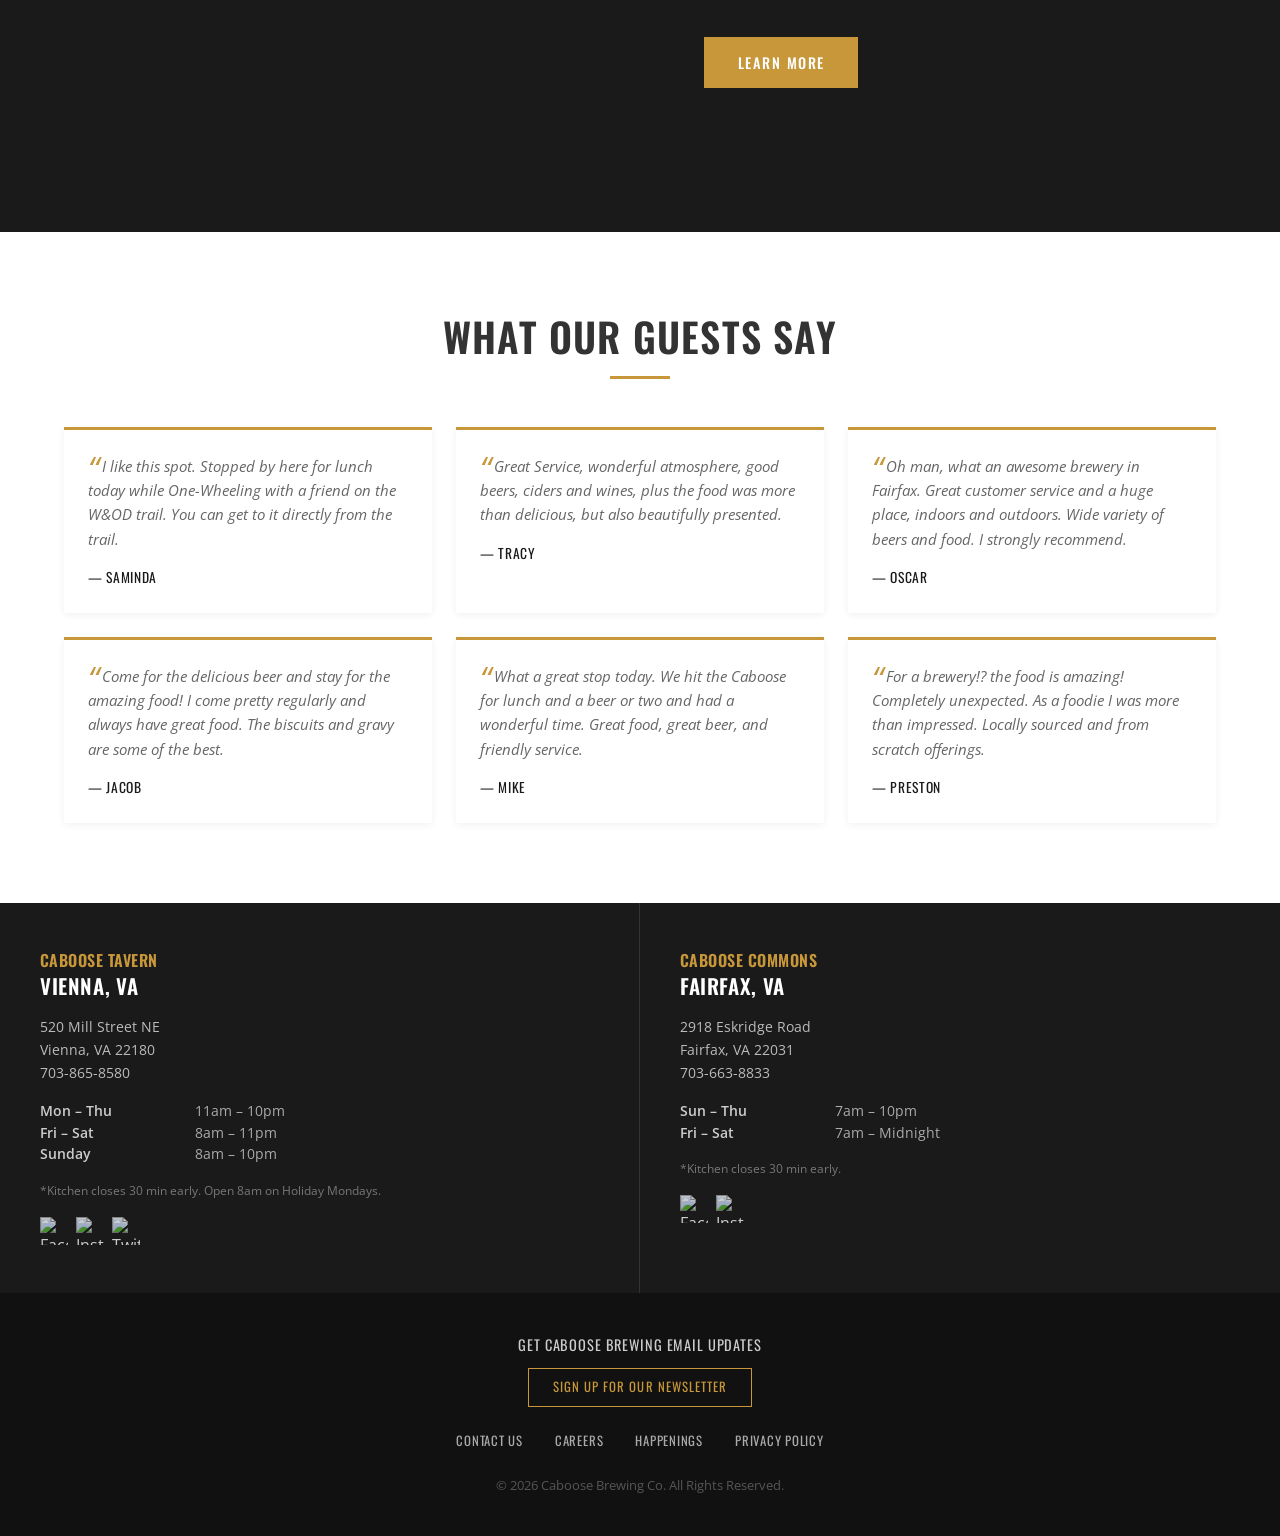
==== commit 07265940: "Update homepage coffee section with expanded day-to-night copy Replace the coffee/breakfast section " ====
--- a/index.html
+++ b/index.html
@@ -168,13 +168,15 @@
         <img src="img/Coffee working.jpg" alt="Award-winning coffee at Caboose">
       </div>
       <div class="split__text">
-        <p style="font-family:'Oswald',sans-serif;letter-spacing:0.15em;text-transform:uppercase;font-size:0.8rem;color:var(--gold);">Coffee &amp; Breakfast</p>
-        <h2>Start Your Day at Caboose</h2>
+        <p style="font-family:'Oswald',sans-serif;letter-spacing:0.15em;text-transform:uppercase;font-size:0.8rem;color:var(--gold);">Coffee &amp; Cocktails &amp; Mocktails</p>
+        <h2>More than just a brewery!</h2>
         <div class="gold-line" style="margin:0.75rem 0 1.25rem;"></div>
-        <h3 style="text-transform:none;font-family:'Open Sans',sans-serif;font-weight:600;letter-spacing:0;font-size:1rem;color:var(--gold);">Locally Sourced Coffee and Beans</h3>
-        <p style="margin-top:0.5rem;">We're more than just a brewery! Caboose Commons opens at 7am daily and Tavern at 8am Friday through Sunday, for early birds to gather with friends for coffee or hunker down and work. Try one of our newest latte creations or customize your own with our house made syrups.</p>
-        <h3 style="text-transform:none;font-family:'Open Sans',sans-serif;font-weight:600;letter-spacing:0;font-size:1rem;margin-top:1.25rem;">Come for Breakfast or Brunch and Stay All Day</h3>
-        <p style="margin-top:0.5rem;">Offerings range from homey morning classics to breakfast bowls and plates like the signature Caboose potato hash. Take your breakfast to-go or stay a while with free wifi.</p>
+        <h3 style="text-transform:none;font-family:'Open Sans',sans-serif;font-weight:600;letter-spacing:0;font-size:1rem;color:var(--gold);">Spend Your Day at Caboose</h3>
+        <p style="margin-top:0.5rem;">Gather with friends for one of our newest latte creations, customize your own with our house made syrups, or hunker down and work with a parfait or pastry.</p>
+        <h3 style="text-transform:none;font-family:'Open Sans',sans-serif;font-weight:600;letter-spacing:0;font-size:1rem;margin-top:1.25rem;">Fairfax schools closed again?</h3>
+        <p style="margin-top:0.5rem;">Bring the kids in for a midday break. While they chalk up the patio, you can all enjoy some nachos, burgers, seasonal salads, or specialty sandwiches.</p>
+        <h3 style="text-transform:none;font-family:'Open Sans',sans-serif;font-weight:600;letter-spacing:0;font-size:1rem;margin-top:1.25rem;">Done with work?</h3>
+        <p style="margin-top:0.5rem;">Invite your friends for happy hour (Mon – Thu 3-6) for cocktails, mocktails, craft beer, and stay for a full dinner menu or any of our <a href="happenings.html" style="color:#0066cc;">weekly events</a>.</p>
         <div style="display:flex;gap:1rem;flex-wrap:wrap;margin-top:1.5rem;">
           <a class="btn btn--gold" href="coffee.html">Learn More</a>
         </div>
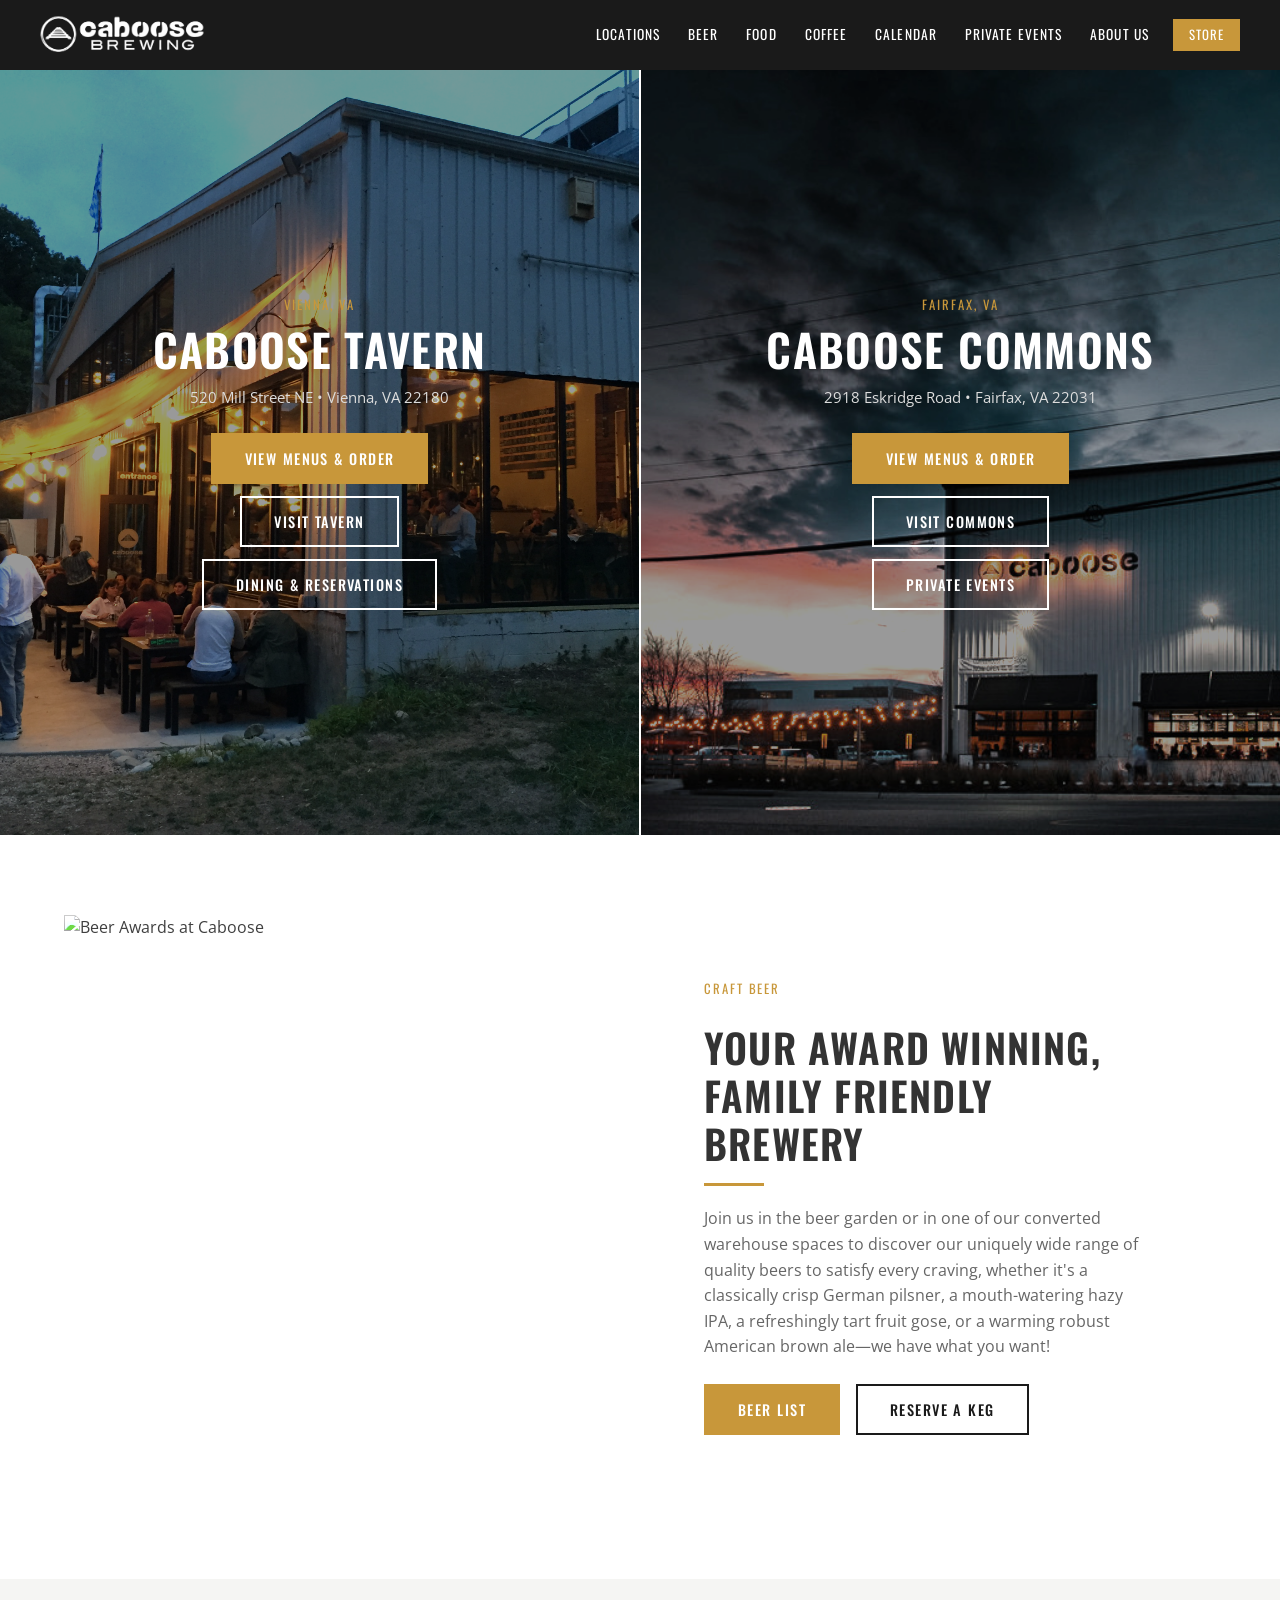
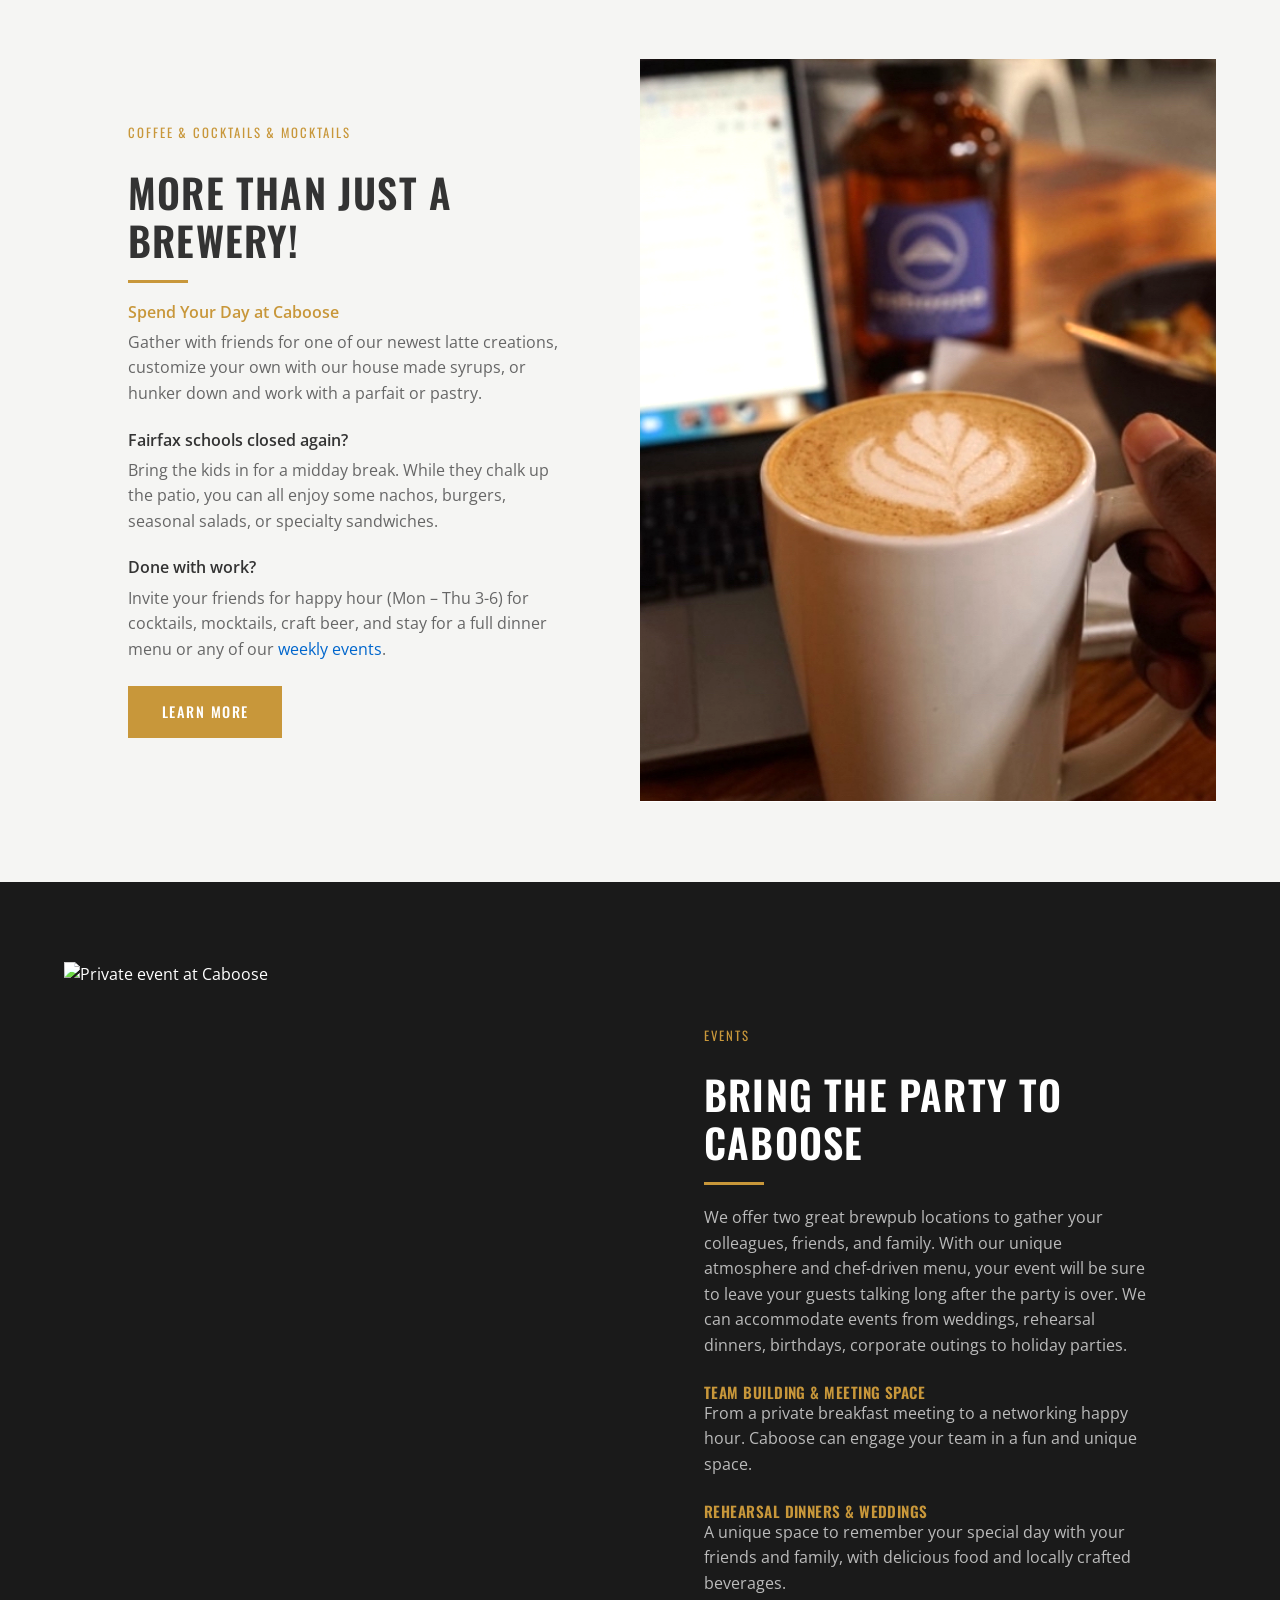
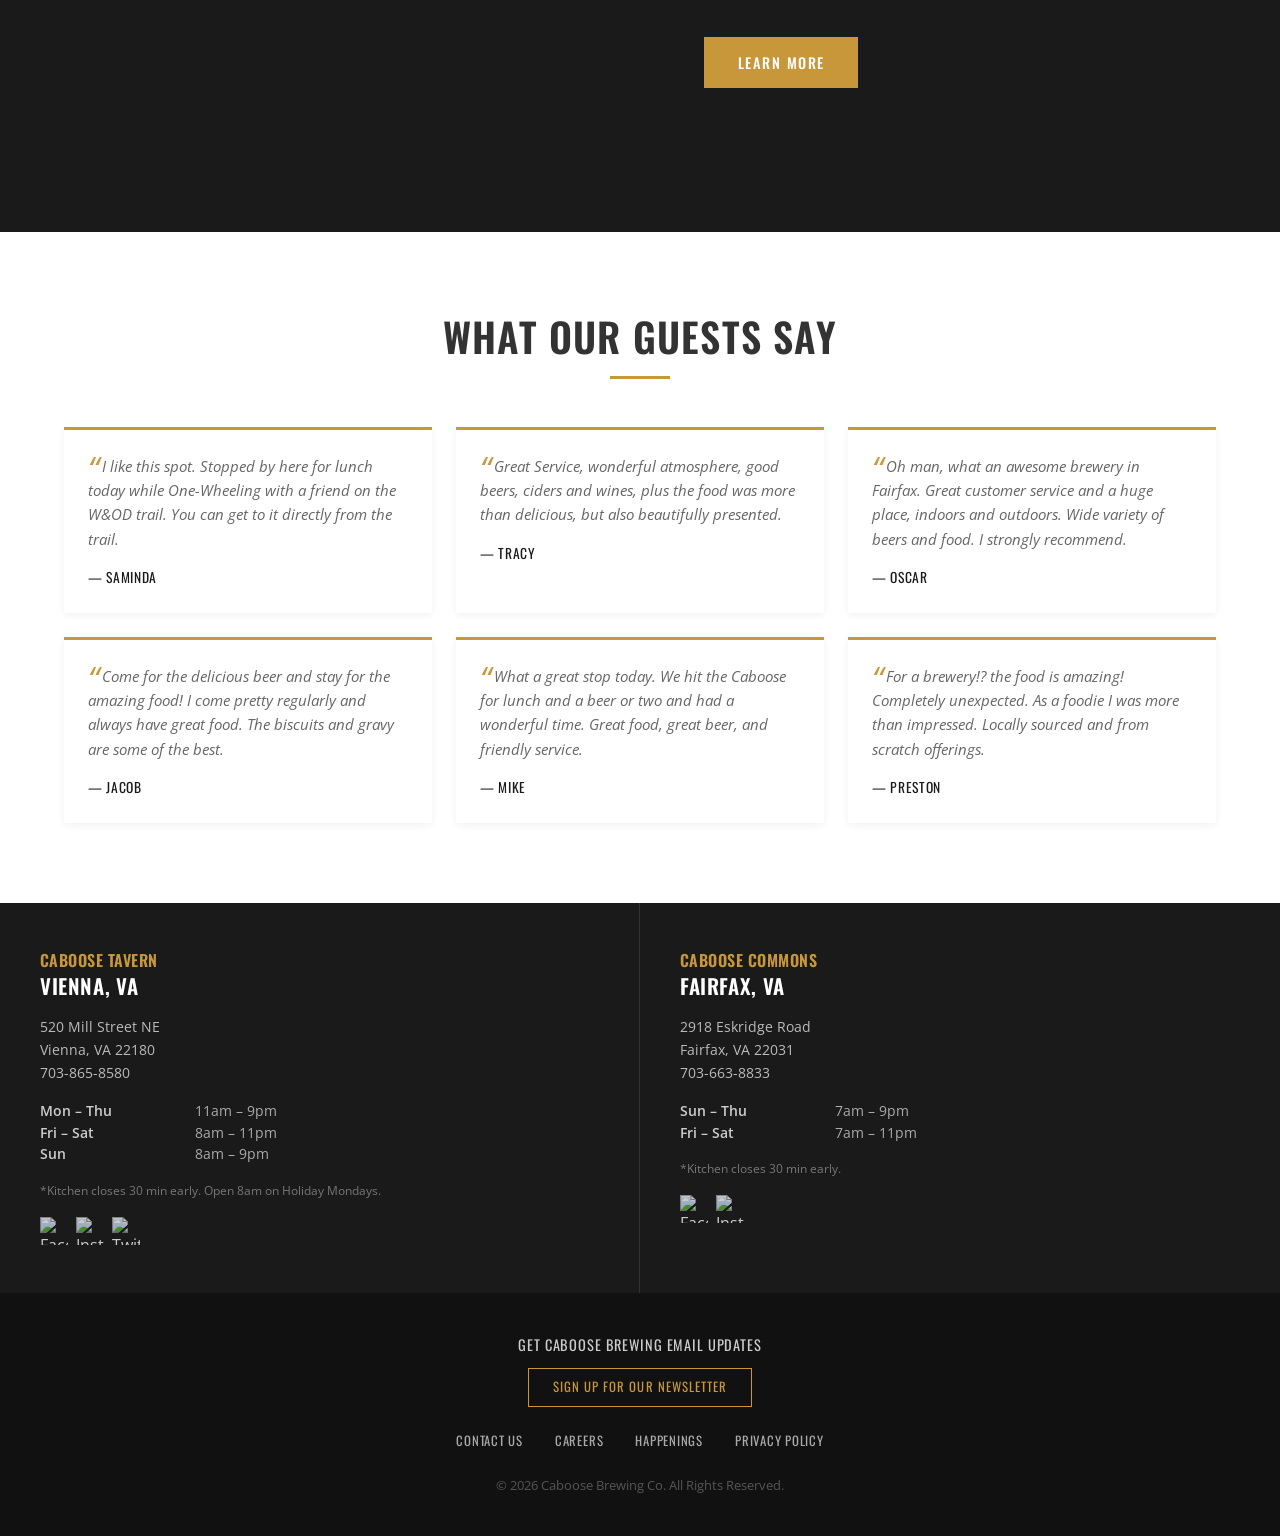
==== commit 1166b0da: "Update operating hours Co-authored-by: Copilot <223556219+Copilot@users.noreply.github.com>" ====
--- a/index.html
+++ b/index.html
@@ -250,9 +250,9 @@
     <h4>Vienna, VA</h4>
     <address>520 Mill Street NE<br>Vienna, VA 22180<br>703-865-8580</address>
     <dl class="hours">
-      <dt>Mon – Thu</dt><dd>11am – 10pm</dd>
+      <dt>Mon – Thu</dt><dd>11am – 9pm</dd>
       <dt>Fri – Sat</dt><dd>8am – 11pm</dd>
-      <dt>Sunday</dt><dd>8am – 10pm</dd>
+      <dt>Sun</dt><dd>8am – 9pm</dd>
     </dl>
     <p style="font-size:0.78rem;color:#777;margin-top:0.25rem;">*Kitchen closes 30 min early. Open 8am on Holiday Mondays.</p>
     <div class="social">
@@ -266,8 +266,8 @@
     <h4>Fairfax, VA</h4>
     <address>2918 Eskridge Road<br>Fairfax, VA 22031<br>703-663-8833</address>
     <dl class="hours">
-      <dt>Sun – Thu</dt><dd>7am – 10pm</dd>
-      <dt>Fri – Sat</dt><dd>7am – Midnight</dd>
+      <dt>Sun – Thu</dt><dd>7am – 9pm</dd>
+      <dt>Fri – Sat</dt><dd>7am – 11pm</dd>
     </dl>
     <p style="font-size:0.78rem;color:#777;margin-top:0.25rem;">*Kitchen closes 30 min early.</p>
     <div class="social">
